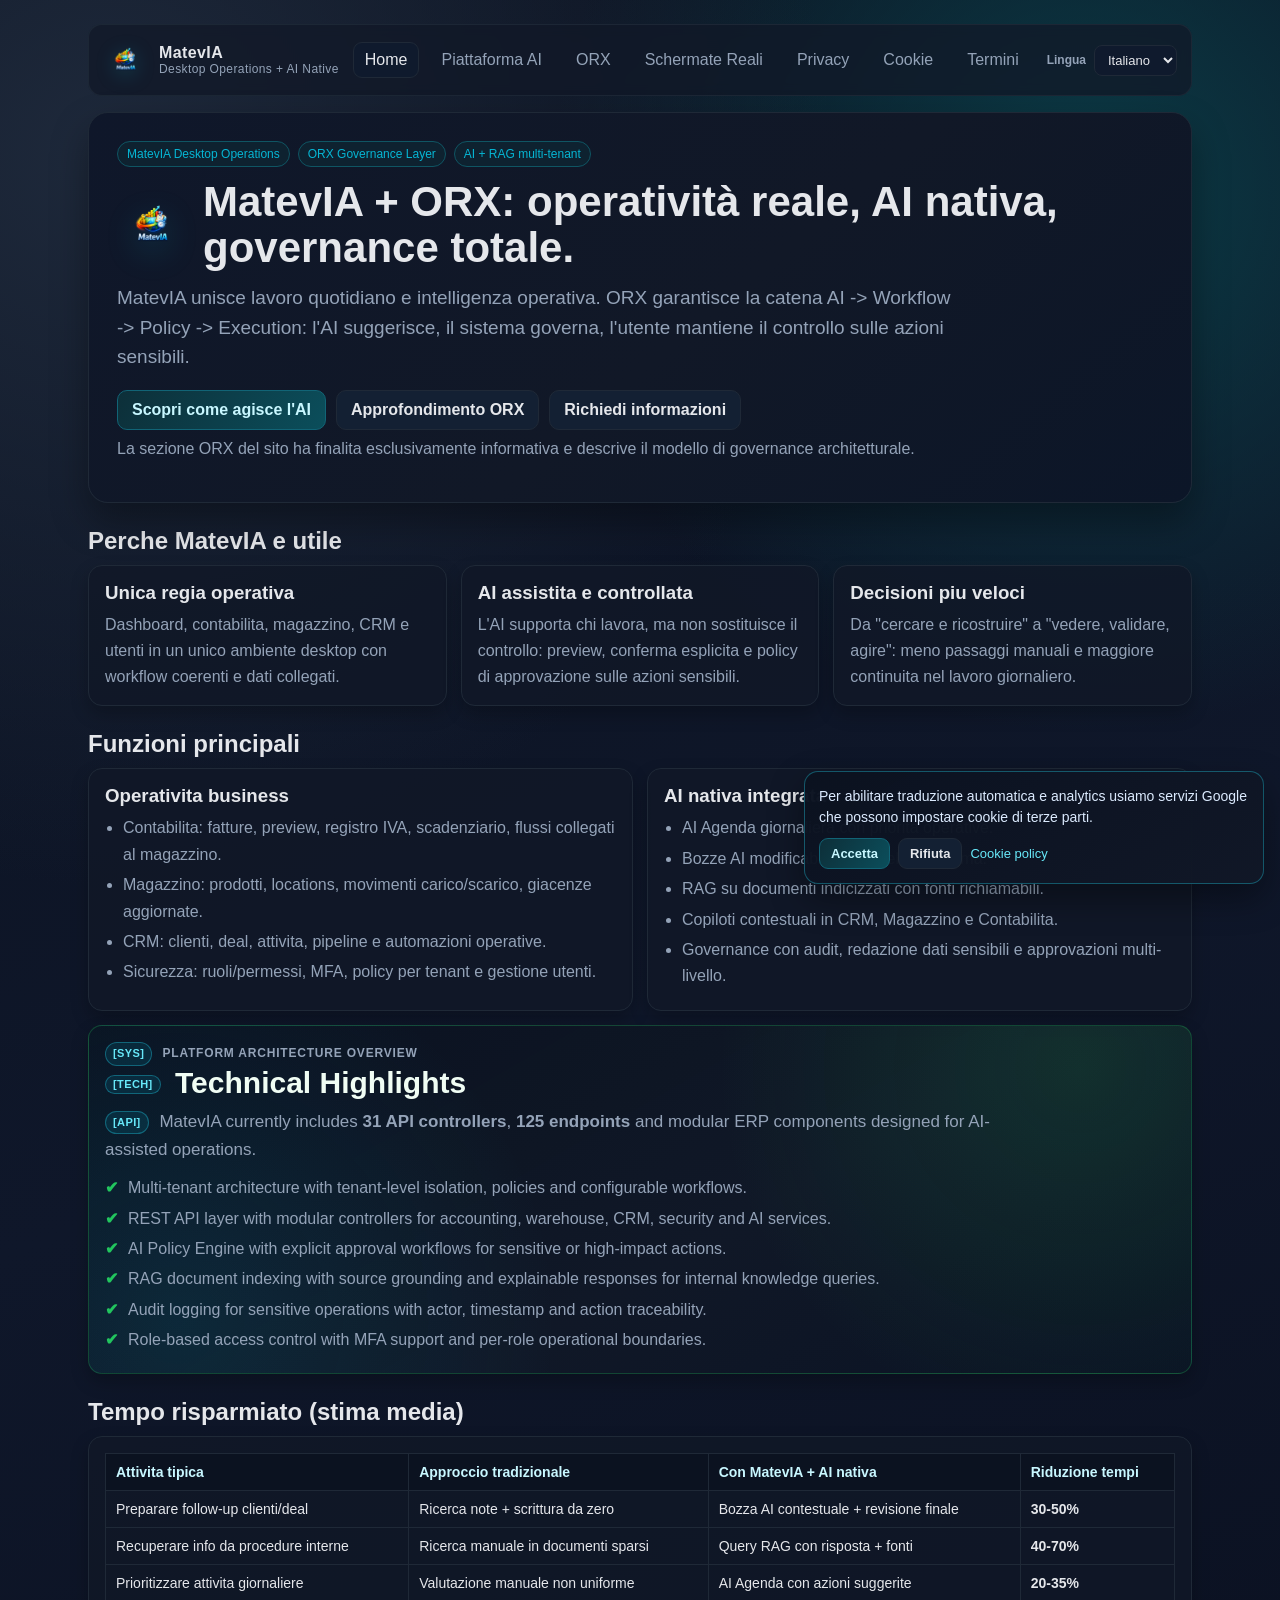
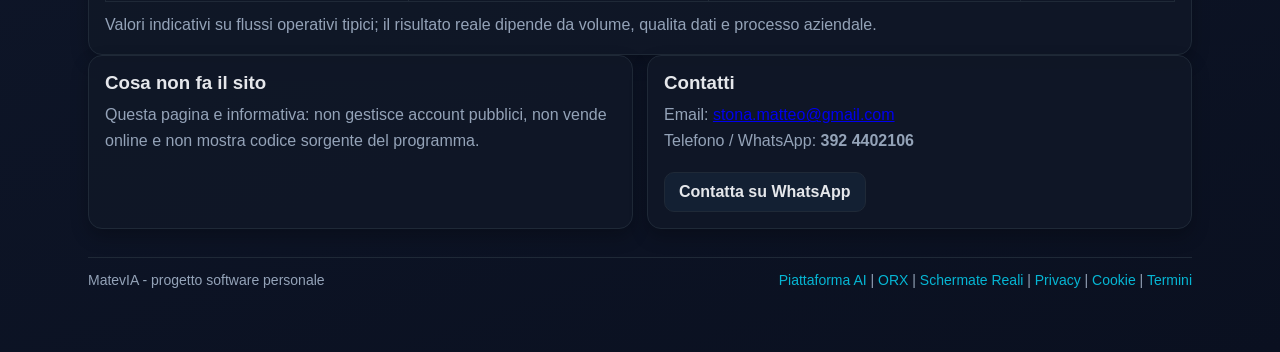
==== index.html @ afeac59a "fix(site): correct operatività accent in home hero" ====
<!doctype html>
<html lang="it">
<head>
<!-- Google tag (gtag.js) -->
<script async src="https://www.googletagmanager.com/gtag/js?id=G-W8QB4W5BPP"></script>
<script>
  window.dataLayer = window.dataLayer || [];
  function gtag(){dataLayer.push(arguments);}
  gtag('js', new Date());

  gtag('config', 'G-W8QB4W5BPP');
</script>
<meta charset="utf-8">
<meta name="viewport" content="width=device-width, initial-scale=1">
<title>MatevIA | Gestionale Desktop con AI nativa</title>
<meta name="description" content="MatevIA: gestionale desktop con AI nativa, moduli operativi integrati e flussi controllati con approvazioni.">
<meta name="robots" content="index,follow,max-image-preview:large">
<meta name="theme-color" content="#0f172a">
<link rel="canonical" href="https://matevia.it/">
<link rel="stylesheet" href="/assets/site.css">
<link rel="icon" href="/assets/favicon.ico" type="image/x-icon">
<meta property="og:locale" content="it_IT">
<meta property="og:type" content="website">
<meta property="og:site_name" content="MatevIA">
<meta property="og:title" content="MatevIA | Gestionale Desktop con AI nativa">
<meta property="og:description" content="MatevIA: gestionale desktop con AI nativa, moduli operativi integrati e flussi controllati con approvazioni.">
<meta property="og:url" content="https://matevia.it/">
<meta property="og:image" content="https://matevia.it/assets/logo-matevia.png">
<meta property="og:image:alt" content="Logo MatevIA">
<meta name="twitter:card" content="summary_large_image">
<meta name="twitter:title" content="MatevIA | Gestionale Desktop con AI nativa">
<meta name="twitter:description" content="MatevIA: gestionale desktop con AI nativa, moduli operativi integrati e flussi controllati con approvazioni.">
<meta name="twitter:image" content="https://matevia.it/assets/logo-matevia.png">
<meta name="matevia-ga4-id" content="G-X006Y6LZE6">
<script type="application/ld+json">
{
  "@context": "https://schema.org",
  "@graph": [
    {
      "@type": "Organization",
      "name": "MatevIA",
      "url": "https://matevia.it/",
      "logo": "https://matevia.it/assets/logo-matevia.png",
      "email": "stona.matteo@gmail.com",
      "contactPoint": {
        "@type": "ContactPoint",
        "contactType": "customer support",
        "telephone": "+39 392 4402106",
        "email": "stona.matteo@gmail.com",
        "availableLanguage": ["it"]
      }
    },
    {
      "@type": "WebSite",
      "name": "MatevIA",
      "url": "https://matevia.it/",
      "inLanguage": "it-IT"
    }
  ]
}
</script>
</head>
<body>
<main class="site-wrap">
  <nav class="top-nav">
    <div class="brand-wrap"><img class="brand-logo" src="/assets/logo-matevia.png" alt="Logo MatevIA"><div class="brand">MatevIA <small>Desktop Operations + AI Native</small></div></div>
    <div class="nav-links">
      <a class="active" href="/index.html">Home</a>
      <a href="/piattaforma-ai.html">Piattaforma AI</a>
      <a href="/orx.html">ORX</a>
      <a href="/schermate-reali.html">Schermate Reali</a>
      <a href="/privacy.html">Privacy</a>
      <a href="/cookie-policy.html">Cookie</a>
      <a href="/termini-condizioni.html">Termini</a>
    </div>
    <div class="lang-tools">
      <label class="lang-label" for="lang-switch">Lingua</label>
      <select id="lang-switch" class="lang-select" data-lang-switch aria-label="Seleziona lingua sito">
        <option value="it">Italiano</option>
        <option value="en">English</option>
      </select>
      <div id="google_translate_element" aria-hidden="true"></div>
    </div>
  </nav>

  <section class="hero reveal">
    <div class="badges">
      <span class="badge">MatevIA Desktop Operations</span>
      <span class="badge">ORX Governance Layer</span>
      <span class="badge">AI + RAG multi-tenant</span>
    </div>
    <div class="hero-head"><img class="hero-logo" src="/assets/logo-matevia.png" alt="Logo MatevIA"><h1>MatevIA + ORX: operatività reale, AI nativa, governance totale.</h1></div>
    <p class="lead">MatevIA unisce lavoro quotidiano e intelligenza operativa. ORX garantisce la catena AI -> Workflow -> Policy -> Execution: l'AI suggerisce, il sistema governa, l'utente mantiene il controllo sulle azioni sensibili.</p>
    <div class="cta-row">
      <a class="btn primary" href="/piattaforma-ai.html">Scopri come agisce l'AI</a>
      <a class="btn" href="/orx.html">Approfondimento ORX</a>
      <a class="btn" href="mailto:stona.matteo@gmail.com">Richiedi informazioni</a>
    </div>
    <p class="muted" style="margin-top:10px">La sezione ORX del sito ha finalita esclusivamente informativa e descrive il modello di governance architetturale.</p>
  </section>

  <h2 class="section-title">Perche MatevIA e utile</h2>
  <section class="grid cols-3">
    <article class="card reveal">
      <h3>Unica regia operativa</h3>
      <p>Dashboard, contabilita, magazzino, CRM e utenti in un unico ambiente desktop con workflow coerenti e dati collegati.</p>
    </article>
    <article class="card reveal">
      <h3>AI assistita e controllata</h3>
      <p>L'AI supporta chi lavora, ma non sostituisce il controllo: preview, conferma esplicita e policy di approvazione sulle azioni sensibili.</p>
    </article>
    <article class="card reveal">
      <h3>Decisioni piu veloci</h3>
      <p>Da "cercare e ricostruire" a "vedere, validare, agire": meno passaggi manuali e maggiore continuita nel lavoro giornaliero.</p>
    </article>
  </section>

  <h2 class="section-title">Funzioni principali</h2>
  <section class="grid cols-2">
    <article class="card reveal">
      <h3>Operativita business</h3>
      <ul class="list">
        <li>Contabilita: fatture, preview, registro IVA, scadenziario, flussi collegati al magazzino.</li>
        <li>Magazzino: prodotti, locations, movimenti carico/scarico, giacenze aggiornate.</li>
        <li>CRM: clienti, deal, attivita, pipeline e automazioni operative.</li>
        <li>Sicurezza: ruoli/permessi, MFA, policy per tenant e gestione utenti.</li>
      </ul>
    </article>
    <article class="card reveal">
      <h3>AI nativa integrata</h3>
      <ul class="list">
        <li>AI Agenda giornaliera con priorita operative.</li>
        <li>Bozze AI modificabili prima della conferma.</li>
        <li>RAG su documenti indicizzati con fonti richiamabili.</li>
        <li>Copiloti contestuali in CRM, Magazzino e Contabilita.</li>
        <li>Governance con audit, redazione dati sensibili e approvazioni multi-livello.</li>
      </ul>
    </article>
  </section>

  <section class="card reveal architecture-block">
    <p class="arch-kicker"><span class="arch-icon" aria-hidden="true">[SYS]</span> Platform Architecture Overview</p>
    <h2 class="arch-title"><span class="arch-icon" aria-hidden="true">[TECH]</span> Technical Highlights</h2>
    <p class="arch-lead"><span class="arch-icon" aria-hidden="true">[API]</span> MatevIA currently includes <strong>31 API controllers</strong>, <strong>125 endpoints</strong> and modular ERP components designed for AI-assisted operations.</p>
    <ul class="list arch-list">
      <li><span class="arch-check" aria-hidden="true">✔</span> Multi-tenant architecture with tenant-level isolation, policies and configurable workflows.</li>
      <li><span class="arch-check" aria-hidden="true">✔</span> REST API layer with modular controllers for accounting, warehouse, CRM, security and AI services.</li>
      <li><span class="arch-check" aria-hidden="true">✔</span> AI Policy Engine with explicit approval workflows for sensitive or high-impact actions.</li>
      <li><span class="arch-check" aria-hidden="true">✔</span> RAG document indexing with source grounding and explainable responses for internal knowledge queries.</li>
      <li><span class="arch-check" aria-hidden="true">✔</span> Audit logging for sensitive operations with actor, timestamp and action traceability.</li>
      <li><span class="arch-check" aria-hidden="true">✔</span> Role-based access control with MFA support and per-role operational boundaries.</li>
    </ul>
  </section>
  <h2 class="section-title">Tempo risparmiato (stima media)</h2>
  <section class="card reveal">
    <table class="table">
      <thead>
        <tr>
          <th>Attivita tipica</th>
          <th>Approccio tradizionale</th>
          <th>Con MatevIA + AI nativa</th>
          <th>Riduzione tempi</th>
        </tr>
      </thead>
      <tbody>
        <tr>
          <td>Preparare follow-up clienti/deal</td>
          <td>Ricerca note + scrittura da zero</td>
          <td>Bozza AI contestuale + revisione finale</td>
          <td><strong>30-50%</strong></td>
        </tr>
        <tr>
          <td>Recuperare info da procedure interne</td>
          <td>Ricerca manuale in documenti sparsi</td>
          <td>Query RAG con risposta + fonti</td>
          <td><strong>40-70%</strong></td>
        </tr>
        <tr>
          <td>Prioritizzare attivita giornaliere</td>
          <td>Valutazione manuale non uniforme</td>
          <td>AI Agenda con azioni suggerite</td>
          <td><strong>20-35%</strong></td>
        </tr>
      </tbody>
    </table>
    <p class="muted" style="margin-top:10px">Valori indicativi su flussi operativi tipici; il risultato reale dipende da volume, qualita dati e processo aziendale.</p>
  </section>

  <section class="grid cols-2">
    <article class="card reveal">
      <h3>Cosa non fa il sito</h3>
      <p>Questa pagina e informativa: non gestisce account pubblici, non vende online e non mostra codice sorgente del programma.</p>
    </article>
    <article class="card reveal">
      <h3>Contatti</h3>
      <p>Email: <a href="mailto:stona.matteo@gmail.com">stona.matteo@gmail.com</a><br>Telefono / WhatsApp: <strong>392 4402106</strong></p>
      <div class="cta-row"><a class="btn" href="https://wa.me/393924402106" target="_blank" rel="noopener">Contatta su WhatsApp</a></div>
    </article>
  </section>

  <footer>
    <span>MatevIA - progetto software personale</span>
    <span>
      <a href="/piattaforma-ai.html">Piattaforma AI</a> |
      <a href="/orx.html">ORX</a> |
      <a href="/schermate-reali.html">Schermate Reali</a> |
      <a href="/privacy.html">Privacy</a> |
      <a href="/cookie-policy.html">Cookie</a> |
      <a href="/termini-condizioni.html">Termini</a>
    </span>
  </footer>
</main>
<script src="/assets/consent.js" defer></script>
<script src="/assets/translator.js" defer></script>
<script src="/assets/analytics.js" defer></script>
</body>
</html>
---- assets/site.css ----
:root{
  --bg:#0f172a;
  --bg-alt:#0b1220;
  --surface:#111827;
  --surface-2:#172030;
  --line:#1f2937;
  --text:#e5e7eb;
  --muted:#94a3b8;
  --accent:#06b6d4;
  --accent-soft:#0e2230;
  --ok:#22c55e;
  --warn:#f59e0b;
}
*{box-sizing:border-box}
html,body{margin:0;padding:0}
body{
  font-family:"Space Grotesk","Manrope","Segoe UI",sans-serif;
  color:var(--text);
  background:
    radial-gradient(circle at 8% 8%, #1e293b 0%, transparent 34%),
    radial-gradient(circle at 85% 10%, #0b3b46 0%, transparent 26%),
    linear-gradient(160deg, #0b1220 0%, #0f172a 52%, #0a1020 100%);
  min-height:100vh;
}
.site-wrap{max-width:1140px;margin:0 auto;padding:24px 18px 64px}
.top-nav{
  display:flex;align-items:center;justify-content:space-between;gap:14px;
  background:rgba(17,24,39,.72);backdrop-filter:blur(6px);
  border:1px solid rgba(31,41,55,.9);border-radius:14px;padding:12px 14px;
}
.brand-wrap{display:flex;align-items:center;gap:10px;min-width:0}
.brand-logo{width:46px;height:46px;object-fit:contain;filter:drop-shadow(0 4px 10px rgba(6,182,212,.25))}
.brand{font-weight:700;letter-spacing:.4px;line-height:1.1}
.brand small{display:block;color:var(--muted);font-weight:500;font-size:12px;margin-top:2px}
.nav-links{display:flex;gap:10px;flex-wrap:wrap}
.nav-links a{
  color:var(--muted);text-decoration:none;padding:8px 11px;border-radius:9px;
  border:1px solid transparent;transition:.2s ease;
}
.nav-links a:hover,.nav-links a.active{color:var(--text);border-color:var(--line);background:#0f1a2d}
.hero{
  margin-top:16px;border:1px solid var(--line);border-radius:20px;padding:28px;
  background:linear-gradient(140deg,#0f172a 0%,#111827 55%,#0c1628 100%);
  box-shadow:0 18px 36px rgba(0,0,0,.34);
}
.hero-head{display:flex;align-items:center;gap:14px;margin-bottom:10px}
.hero-logo{width:72px;height:72px;object-fit:contain;filter:drop-shadow(0 10px 16px rgba(6,182,212,.2))}
.badges{display:flex;gap:8px;flex-wrap:wrap;margin-bottom:12px}
.badge{font-size:12px;color:var(--accent);background:var(--accent-soft);border:1px solid #0f5563;padding:5px 9px;border-radius:999px}
h1{margin:0;font-size:42px;line-height:1.1}
.lead{color:var(--muted);font-size:19px;line-height:1.55;max-width:840px;margin:12px 0 0}
.cta-row{display:flex;gap:10px;flex-wrap:wrap;margin-top:18px}
.btn{
  display:inline-block;padding:10px 14px;border-radius:10px;text-decoration:none;
  border:1px solid var(--line);color:var(--text);background:#132033;font-weight:600
}
.btn.primary{background:linear-gradient(120deg,#0d2f39,#0b4e5b);border-color:#116476;color:#c8f7ff}
.btn:hover{filter:brightness(1.08)}
.grid{display:grid;gap:14px}
.grid.cols-3{grid-template-columns:repeat(3,minmax(0,1fr))}
.grid.cols-2{grid-template-columns:repeat(2,minmax(0,1fr))}
.card{
  border:1px solid var(--line);background:rgba(17,24,39,.85);border-radius:14px;
  padding:16px;box-shadow:0 8px 18px rgba(0,0,0,.24)
}
.card h2,.card h3{margin:0 0 8px}
.card p{margin:0;color:var(--muted);line-height:1.62}
.kpi{font-size:32px;font-weight:700;color:#dff7fb;margin:4px 0}
.kpi-note{font-size:13px;color:#7dd3fc}
.section-title{margin:24px 0 10px;font-size:24px}
.list{margin:0;padding-left:18px;color:var(--muted);line-height:1.65}
.list li{margin:4px 0}
.architecture-block{
  margin-top:14px;
  border-color:rgba(34,197,94,.28);
  background:
    radial-gradient(circle at 90% 12%, rgba(34,197,94,.14) 0%, transparent 35%),
    radial-gradient(circle at 8% 85%, rgba(6,182,212,.12) 0%, transparent 36%),
    linear-gradient(150deg, rgba(10,18,32,.97) 0%, rgba(17,24,39,.95) 58%, rgba(11,19,36,.95) 100%);
}
.arch-kicker{
  margin:0;
  font-size:12px;
  letter-spacing:.8px;
  text-transform:uppercase;
  color:#86efac;
  font-weight:700;
}
.arch-title{
  margin:6px 0 8px;
  font-size:30px;
  line-height:1.15;
  color:#f0fdf4;
}
.arch-lead{
  margin:0;
  color:#d5f6ff;
  font-size:17px;
  line-height:1.55;
  max-width:900px;
}
.arch-list{
  margin-top:12px;
  list-style:none;
  padding-left:0;
}
.arch-list li{
  display:flex;
  align-items:flex-start;
  gap:10px;
}
.arch-icon{
  display:inline-flex;
  align-items:center;
  padding:2px 7px;
  margin-right:6px;
  border:1px solid rgba(34,211,238,.35);
  border-radius:999px;
  background:rgba(6,182,212,.12);
  color:#67e8f9;
  font-size:11px;
  font-weight:700;
  letter-spacing:.4px;
  vertical-align:middle;
}
.arch-check{
  color:#22c55e;
  font-weight:700;
  line-height:1.45;
  margin-top:1px;
  flex:0 0 auto;
}
.table{width:100%;border-collapse:collapse;font-size:14px}
.table th,.table td{border:1px solid var(--line);padding:10px;vertical-align:top}
.table th{background:#0b1220;color:#c8f7ff;text-align:left}
.muted{color:var(--muted)}
.code{
  background:#0b1220;border:1px solid var(--line);border-radius:12px;padding:12px;
  overflow:auto;color:#cde8ee;font-family:"Cascadia Code","Consolas",monospace;font-size:13px;line-height:1.55
}
footer{margin-top:28px;padding-top:14px;border-top:1px solid var(--line);display:flex;justify-content:space-between;gap:10px;flex-wrap:wrap;color:var(--muted);font-size:14px}
footer a{color:var(--accent);text-decoration:none}
footer a:hover{text-decoration:underline}
.reveal{opacity:0;transform:translateY(10px);animation:rise .55s ease forwards}
.reveal:nth-child(2){animation-delay:.08s}
.reveal:nth-child(3){animation-delay:.16s}
.reveal:nth-child(4){animation-delay:.24s}
@keyframes rise{to{opacity:1;transform:none}}

.showcase-intro{
  margin-top:16px;
  border:1px solid var(--line);
  border-radius:22px;
  padding:30px;
  background:
    radial-gradient(circle at 85% 20%, rgba(6,182,212,.22) 0%, transparent 34%),
    radial-gradient(circle at 10% 90%, rgba(14,34,48,.9) 0%, transparent 38%),
    linear-gradient(145deg,#0e172a 0%,#111827 58%,#0b1324 100%);
  box-shadow:0 20px 38px rgba(0,0,0,.35);
}
.showcase-intro h1{max-width:900px}
.showcase-page .brand-logo{width:52px;height:52px}
.showcase-page .hero-logo{width:80px;height:80px}
.showcase-note{
  margin:14px 0 0;
  padding:12px 14px;
  border-radius:12px;
  border:1px solid rgba(245,158,11,.45);
  background:rgba(245,158,11,.1);
  color:#fde68a;
  font-size:14px;
  line-height:1.55;
}

.shots{
  margin-top:18px;
  display:grid;
  gap:16px;
}
.shot-card{
  position:relative;
  overflow:hidden;
  border:1px solid rgba(56,189,248,.25);
  border-radius:18px;
  padding:14px;
  background:linear-gradient(155deg, rgba(15,23,42,.96) 0%, rgba(17,24,39,.92) 55%, rgba(11,18,32,.92) 100%);
  box-shadow:0 14px 30px rgba(0,0,0,.33);
  display:grid;
  gap:16px;
  grid-template-columns:1fr;
  align-items:start;
}
.shot-card:nth-child(even){grid-template-columns:1fr}
.shot-card:nth-child(even) .shot-media-link{order:2}
.shot-card::before{
  content:"";
  position:absolute;
  inset:-1px;
  background:linear-gradient(115deg, rgba(56,189,248,.35), rgba(34,197,94,.14), transparent 60%);
  pointer-events:none;
}
.shot-media{
  position:relative;
  z-index:1;
  min-height:0;
  border-radius:13px;
  overflow:hidden;
  border:1px solid rgba(148,163,184,.25);
  background:#0b1220;
}
.shot-media img{
  width:100%;
  height:auto;
  max-height:560px;
  object-fit:contain;
  display:block;
  transition:filter .25s ease;
}
.shot-card:hover .shot-media img{
  filter:saturate(1.04) contrast(1.02);
}
.shot-copy{
  position:relative;
  z-index:1;
  order:1;
  display:flex;
  flex-direction:column;
  justify-content:center;
  gap:10px;
  padding:8px;
}
.shot-step{
  display:inline-flex;
  align-items:center;
  gap:8px;
  width:fit-content;
  padding:5px 10px;
  border-radius:999px;
  border:1px solid rgba(56,189,248,.42);
  color:#a5f3fc;
  font-size:12px;
  letter-spacing:.6px;
  text-transform:uppercase;
  background:rgba(14,34,48,.72);
}
.shot-copy h3{
  margin:0;
  font-size:30px;
  line-height:1.12;
  color:#eef7ff;
}
.shot-copy p{
  margin:0;
  color:#bfd0df;
  font-size:17px;
  line-height:1.55;
}
@media(max-width:980px){
  h1{font-size:34px}
  .lead{font-size:17px}
  .grid.cols-3,.grid.cols-2{grid-template-columns:1fr}
  .shot-card,.shot-card:nth-child(even){grid-template-columns:1fr}
  .shot-card:nth-child(even) .shot-media-link{order:2}
  .shot-copy h3{font-size:25px}
}
@media(max-width:760px){
  .top-nav{flex-direction:column;align-items:flex-start}
  .hero-head{align-items:flex-start}
  .showcase-intro{padding:22px}
  .showcase-page .brand-logo{width:44px;height:44px}
  .showcase-page .hero-logo{width:68px;height:68px}
  .shot-copy p{font-size:16px}
}






.shot-media-link{
  display:block;
  order:2;
  cursor:zoom-in;
}
.shot-media-link:focus-visible{
  outline:2px solid #22d3ee;
  outline-offset:2px;
  border-radius:13px;
}








.lang-tools{
  display:flex;
  align-items:center;
  gap:8px;
  margin-left:auto;
}
.lang-label{
  color:var(--muted);
  font-size:12px;
  font-weight:600;
}
.lang-select{
  border:1px solid var(--line);
  border-radius:8px;
  padding:6px 9px;
  background:#0f1a2d;
  color:var(--text);
  font-family:inherit;
  font-size:13px;
}
.lang-select:focus-visible{
  outline:2px solid var(--accent);
  outline-offset:2px;
}
#google_translate_element{
  position:absolute;
  width:1px;
  height:1px;
  overflow:hidden;
  clip:rect(0 0 0 0);
  clip-path:inset(50%);
  white-space:nowrap;
}
.goog-te-banner-frame.skiptranslate,
body > .skiptranslate{
  display:none !important;
}
body{top:0 !important}

@media(max-width:760px){
  .lang-tools{margin-left:0}
}



.cookie-consent{
  position:fixed;
  right:16px;
  bottom:16px;
  z-index:9999;
  width:min(460px, calc(100% - 32px));
  border:1px solid rgba(34,211,238,.35);
  border-radius:14px;
  background:linear-gradient(150deg, rgba(11,18,32,.98) 0%, rgba(17,24,39,.97) 100%);
  box-shadow:0 14px 34px rgba(0,0,0,.38);
  padding:14px;
}
.cookie-consent-text{
  margin:0;
  color:#dbeafe;
  font-size:14px;
  line-height:1.5;
}
.cookie-consent-actions{
  display:flex;
  align-items:center;
  gap:8px;
  flex-wrap:wrap;
  margin-top:10px;
}
.cookie-btn{
  border:1px solid var(--line);
  border-radius:9px;
  padding:7px 11px;
  background:#132033;
  color:var(--text);
  font-family:inherit;
  font-size:13px;
  font-weight:600;
  cursor:pointer;
}
.cookie-btn-primary{
  background:linear-gradient(120deg,#0d2f39,#0b4e5b);
  border-color:#116476;
  color:#c8f7ff;
}
.cookie-btn:hover{filter:brightness(1.08)}
.cookie-link{
  color:#67e8f9;
  text-decoration:none;
  font-size:13px;
}
.cookie-link:hover{text-decoration:underline}

@media(max-width:760px){
  .cookie-consent{
    left:12px;
    right:12px;
    bottom:12px;
    width:auto;
  }
}
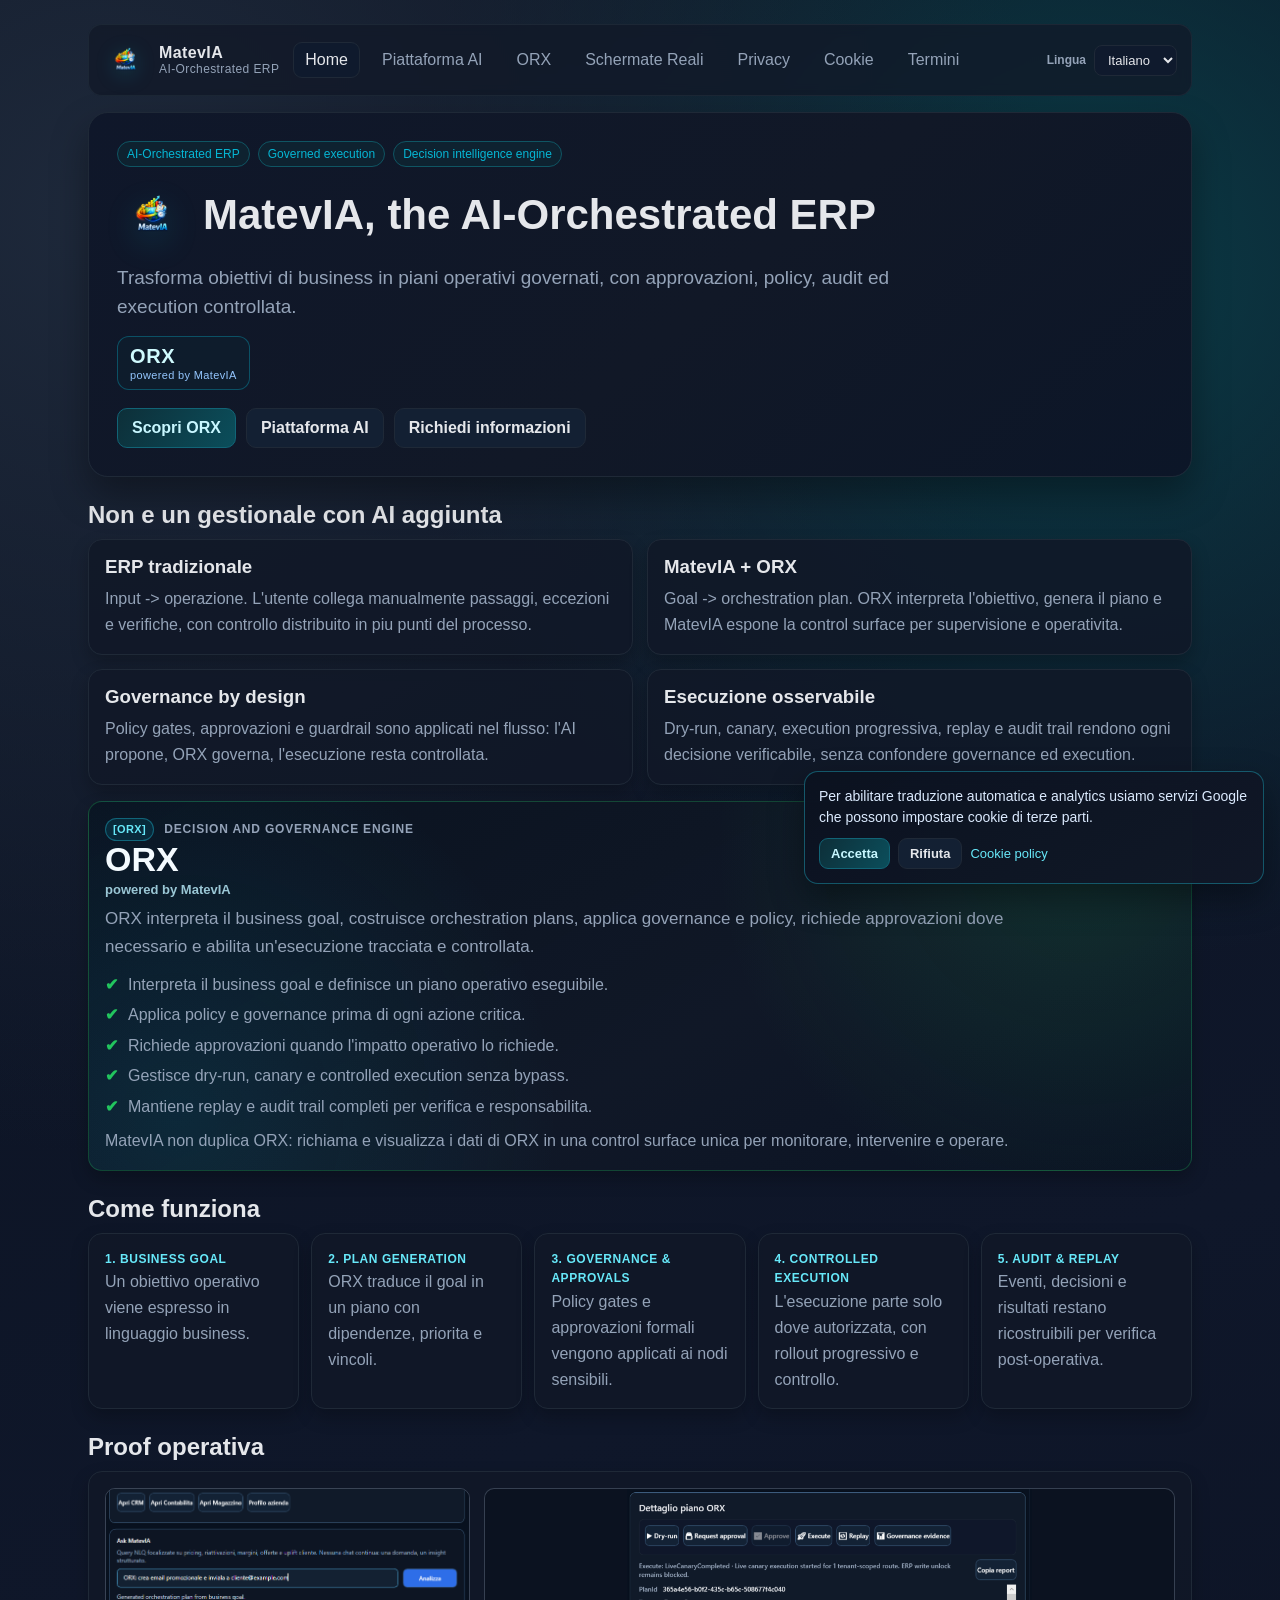
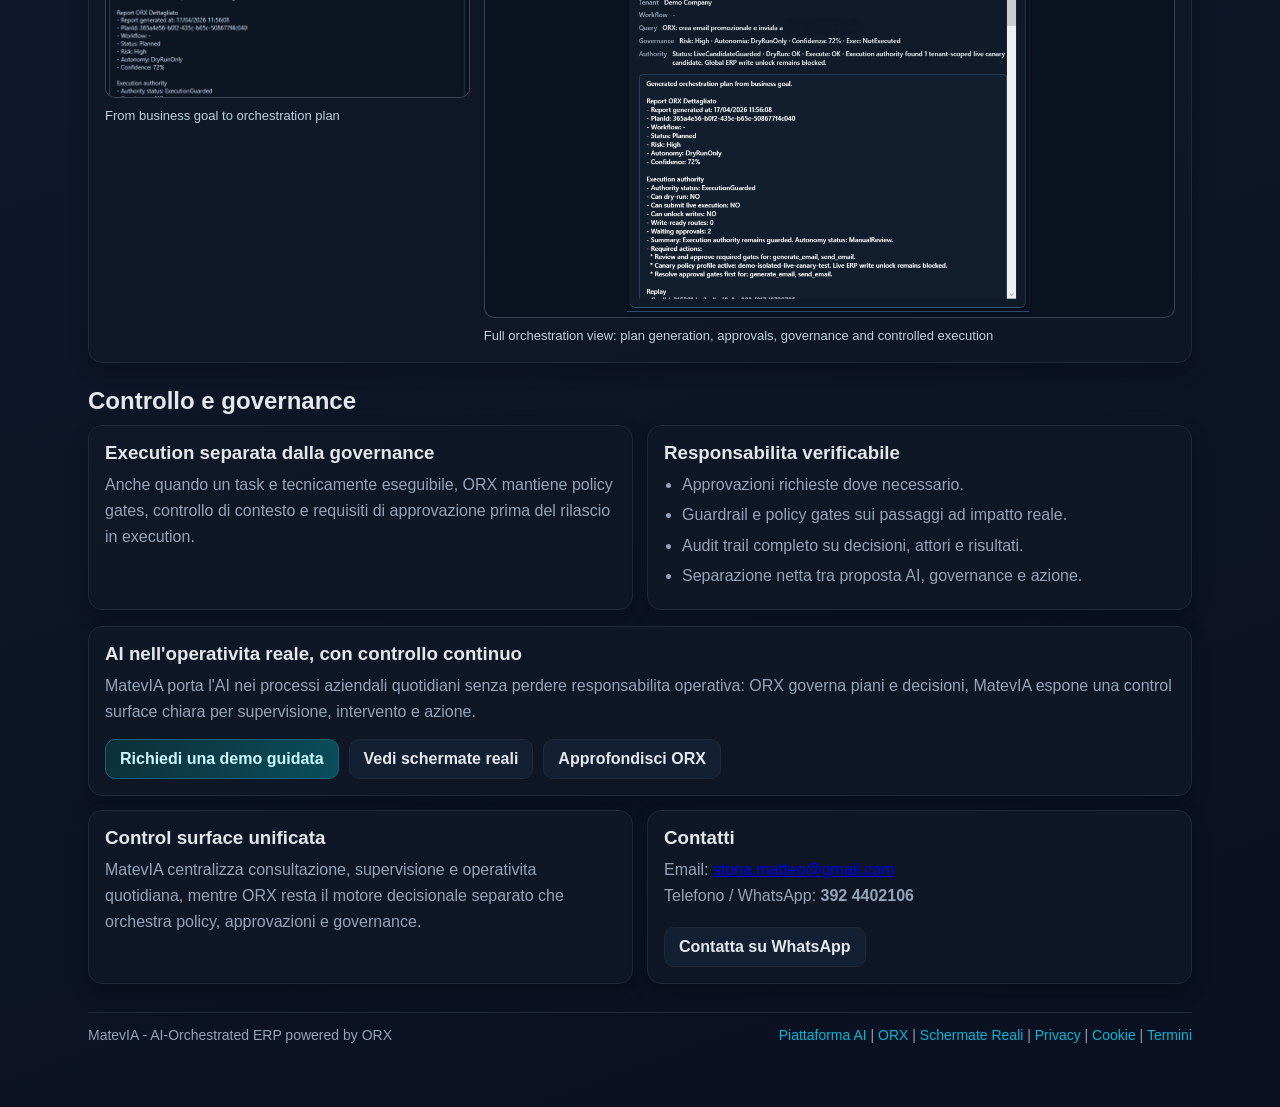
==== commit 0db3dac9: "Refine ORX positioning, proof UX, and image path normalization" ====
--- a/index.html
+++ b/index.html
@@ -12,8 +12,8 @@
 </script>
 <meta charset="utf-8">
 <meta name="viewport" content="width=device-width, initial-scale=1">
-<title>MatevIA | Gestionale Desktop con AI nativa</title>
-<meta name="description" content="MatevIA: gestionale desktop con AI nativa, moduli operativi integrati e flussi controllati con approvazioni.">
+<title>MatevIA | AI-Orchestrated ERP powered by ORX</title>
+<meta name="description" content="MatevIA e un ERP AI-native con ORX: trasforma obiettivi in piani operativi, applica governance e controlli, ed esegue in sicurezza con approvazioni, audit e piena tracciabilita.">
 <meta name="robots" content="index,follow,max-image-preview:large">
 <meta name="theme-color" content="#0f172a">
 <link rel="canonical" href="https://matevia.it/">
@@ -22,14 +22,14 @@
 <meta property="og:locale" content="it_IT">
 <meta property="og:type" content="website">
 <meta property="og:site_name" content="MatevIA">
-<meta property="og:title" content="MatevIA | Gestionale Desktop con AI nativa">
-<meta property="og:description" content="MatevIA: gestionale desktop con AI nativa, moduli operativi integrati e flussi controllati con approvazioni.">
+<meta property="og:title" content="MatevIA | AI-Orchestrated ERP powered by ORX">
+<meta property="og:description" content="MatevIA e un ERP AI-native con ORX: trasforma obiettivi in piani operativi, applica governance e controlli, ed esegue in sicurezza con approvazioni, audit e piena tracciabilita.">
 <meta property="og:url" content="https://matevia.it/">
 <meta property="og:image" content="https://matevia.it/assets/logo-matevia.png">
 <meta property="og:image:alt" content="Logo MatevIA">
 <meta name="twitter:card" content="summary_large_image">
-<meta name="twitter:title" content="MatevIA | Gestionale Desktop con AI nativa">
-<meta name="twitter:description" content="MatevIA: gestionale desktop con AI nativa, moduli operativi integrati e flussi controllati con approvazioni.">
+<meta name="twitter:title" content="MatevIA | AI-Orchestrated ERP powered by ORX">
+<meta name="twitter:description" content="MatevIA e un ERP AI-native con ORX: trasforma obiettivi in piani operativi, applica governance e controlli, ed esegue in sicurezza con approvazioni, audit e piena tracciabilita.">
 <meta name="twitter:image" content="https://matevia.it/assets/logo-matevia.png">
 <meta name="matevia-ga4-id" content="G-X006Y6LZE6">
 <script type="application/ld+json">
@@ -63,7 +63,7 @@
 <body>
 <main class="site-wrap">
   <nav class="top-nav">
-    <div class="brand-wrap"><img class="brand-logo" src="/assets/logo-matevia.png" alt="Logo MatevIA"><div class="brand">MatevIA <small>Desktop Operations + AI Native</small></div></div>
+    <div class="brand-wrap"><img class="brand-logo" src="/assets/logo-matevia.png" alt="Logo MatevIA"><div class="brand">MatevIA <small>AI-Orchestrated ERP</small></div></div>
     <div class="nav-links">
       <a class="active" href="/index.html">Home</a>
       <a href="/piattaforma-ai.html">Piattaforma AI</a>
@@ -85,111 +85,128 @@
 
   <section class="hero reveal">
     <div class="badges">
-      <span class="badge">MatevIA Desktop Operations</span>
-      <span class="badge">ORX Governance Layer</span>
-      <span class="badge">AI + RAG multi-tenant</span>
-    </div>
-    <div class="hero-head"><img class="hero-logo" src="/assets/logo-matevia.png" alt="Logo MatevIA"><h1>MatevIA + ORX: operatività reale, AI nativa, governance totale.</h1></div>
-    <p class="lead">MatevIA unisce lavoro quotidiano e intelligenza operativa. ORX garantisce la catena AI -> Workflow -> Policy -> Execution: l'AI suggerisce, il sistema governa, l'utente mantiene il controllo sulle azioni sensibili.</p>
+      <span class="badge">AI-Orchestrated ERP</span>
+      <span class="badge">Governed execution</span>
+      <span class="badge">Decision intelligence engine</span>
+    </div>
+    <div class="hero-head"><img class="hero-logo" src="/assets/logo-matevia.png" alt="Logo MatevIA"><h1>MatevIA, the AI-Orchestrated ERP</h1></div>
+    <p class="lead">Trasforma obiettivi di business in piani operativi governati, con approvazioni, policy, audit ed execution controllata.</p>
+    <div class="orx-signature" aria-label="ORX powered by MatevIA">
+      <span class="orx-signature-main">ORX</span>
+      <small>powered by MatevIA</small>
+    </div>
     <div class="cta-row">
-      <a class="btn primary" href="/piattaforma-ai.html">Scopri come agisce l'AI</a>
-      <a class="btn" href="/orx.html">Approfondimento ORX</a>
+      <a class="btn primary" href="/orx.html">Scopri ORX</a>
+      <a class="btn" href="/piattaforma-ai.html">Piattaforma AI</a>
       <a class="btn" href="mailto:stona.matteo@gmail.com">Richiedi informazioni</a>
     </div>
-    <p class="muted" style="margin-top:10px">La sezione ORX del sito ha finalita esclusivamente informativa e descrive il modello di governance architetturale.</p>
-  </section>
-
-  <h2 class="section-title">Perche MatevIA e utile</h2>
-  <section class="grid cols-3">
-    <article class="card reveal">
-      <h3>Unica regia operativa</h3>
-      <p>Dashboard, contabilita, magazzino, CRM e utenti in un unico ambiente desktop con workflow coerenti e dati collegati.</p>
-    </article>
-    <article class="card reveal">
-      <h3>AI assistita e controllata</h3>
-      <p>L'AI supporta chi lavora, ma non sostituisce il controllo: preview, conferma esplicita e policy di approvazione sulle azioni sensibili.</p>
-    </article>
-    <article class="card reveal">
-      <h3>Decisioni piu veloci</h3>
-      <p>Da "cercare e ricostruire" a "vedere, validare, agire": meno passaggi manuali e maggiore continuita nel lavoro giornaliero.</p>
-    </article>
-  </section>
-
-  <h2 class="section-title">Funzioni principali</h2>
+  </section>
+
+  <h2 class="section-title">Non e un gestionale con AI aggiunta</h2>
   <section class="grid cols-2">
     <article class="card reveal">
-      <h3>Operativita business</h3>
+      <h3>ERP tradizionale</h3>
+      <p>Input -> operazione. L'utente collega manualmente passaggi, eccezioni e verifiche, con controllo distribuito in piu punti del processo.</p>
+    </article>
+    <article class="card reveal">
+      <h3>MatevIA + ORX</h3>
+      <p>Goal -> orchestration plan. ORX interpreta l'obiettivo, genera il piano e MatevIA espone la control surface per supervisione e operativita.</p>
+    </article>
+    <article class="card reveal">
+      <h3>Governance by design</h3>
+      <p>Policy gates, approvazioni e guardrail sono applicati nel flusso: l'AI propone, ORX governa, l'esecuzione resta controllata.</p>
+    </article>
+    <article class="card reveal">
+      <h3>Esecuzione osservabile</h3>
+      <p>Dry-run, canary, execution progressiva, replay e audit trail rendono ogni decisione verificabile, senza confondere governance ed execution.</p>
+    </article>
+  </section>
+
+  <section class="card reveal architecture-block orx-core">
+    <p class="arch-kicker"><span class="arch-icon" aria-hidden="true">[ORX]</span> Decision and Governance Engine</p>
+    <h2 class="orx-heading">ORX <small>powered by MatevIA</small></h2>
+    <p class="arch-lead">ORX interpreta il business goal, costruisce orchestration plans, applica governance e policy, richiede approvazioni dove necessario e abilita un'esecuzione tracciata e controllata.</p>
+    <ul class="list arch-list">
+      <li><span class="arch-check" aria-hidden="true">✔</span> Interpreta il business goal e definisce un piano operativo eseguibile.</li>
+      <li><span class="arch-check" aria-hidden="true">✔</span> Applica policy e governance prima di ogni azione critica.</li>
+      <li><span class="arch-check" aria-hidden="true">✔</span> Richiede approvazioni quando l'impatto operativo lo richiede.</li>
+      <li><span class="arch-check" aria-hidden="true">✔</span> Gestisce dry-run, canary e controlled execution senza bypass.</li>
+      <li><span class="arch-check" aria-hidden="true">✔</span> Mantiene replay e audit trail completi per verifica e responsabilita.</li>
+    </ul>
+    <p class="muted" style="margin-top:8px">MatevIA non duplica ORX: richiama e visualizza i dati di ORX in una control surface unica per monitorare, intervenire e operare.</p>
+  </section>
+
+  <h2 class="section-title">Come funziona</h2>
+  <section class="workflow-steps">
+    <article class="card reveal workflow-step">
+      <p class="step-label">1. Business goal</p>
+      <p>Un obiettivo operativo viene espresso in linguaggio business.</p>
+    </article>
+    <article class="card reveal workflow-step">
+      <p class="step-label">2. Plan generation</p>
+      <p>ORX traduce il goal in un piano con dipendenze, priorita e vincoli.</p>
+    </article>
+    <article class="card reveal workflow-step">
+      <p class="step-label">3. Governance & approvals</p>
+      <p>Policy gates e approvazioni formali vengono applicati ai nodi sensibili.</p>
+    </article>
+    <article class="card reveal workflow-step">
+      <p class="step-label">4. Controlled execution</p>
+      <p>L'esecuzione parte solo dove autorizzata, con rollout progressivo e controllo.</p>
+    </article>
+    <article class="card reveal workflow-step">
+      <p class="step-label">5. Audit & replay</p>
+      <p>Eventi, decisioni e risultati restano ricostruibili per verifica post-operativa.</p>
+    </article>
+  </section>
+
+  <h2 class="section-title">Proof operativa</h2>
+  <section class="card reveal proof-card">
+    <div class="proof-grid">
+      <figure class="proof-compact">
+        <img src="/images/matevia-nlq-orx-request.PNG" alt="Richiesta business in linguaggio naturale per ORX">
+        <figcaption>From business goal to orchestration plan</figcaption>
+      </figure>
+      <figure class="proof-main">
+        <button class="proof-image-trigger" type="button" data-lightbox-open aria-haspopup="dialog" aria-controls="orx-lightbox" aria-label="Apri vista completa piano ORX">
+          <img src="/images/matevia-orx-plans-view.PNG" alt="Vista completa ORX con plan generation, approvals e governance">
+        </button>
+        <figcaption>Full orchestration view: plan generation, approvals, governance and controlled execution</figcaption>
+      </figure>
+    </div>
+  </section>
+
+  <h2 class="section-title">Controllo e governance</h2>
+  <section class="grid cols-2">
+    <article class="card reveal">
+      <h3>Execution separata dalla governance</h3>
+      <p>Anche quando un task e tecnicamente eseguibile, ORX mantiene policy gates, controllo di contesto e requisiti di approvazione prima del rilascio in execution.</p>
+    </article>
+    <article class="card reveal">
+      <h3>Responsabilita verificabile</h3>
       <ul class="list">
-        <li>Contabilita: fatture, preview, registro IVA, scadenziario, flussi collegati al magazzino.</li>
-        <li>Magazzino: prodotti, locations, movimenti carico/scarico, giacenze aggiornate.</li>
-        <li>CRM: clienti, deal, attivita, pipeline e automazioni operative.</li>
-        <li>Sicurezza: ruoli/permessi, MFA, policy per tenant e gestione utenti.</li>
+        <li>Approvazioni richieste dove necessario.</li>
+        <li>Guardrail e policy gates sui passaggi ad impatto reale.</li>
+        <li>Audit trail completo su decisioni, attori e risultati.</li>
+        <li>Separazione netta tra proposta AI, governance e azione.</li>
       </ul>
     </article>
-    <article class="card reveal">
-      <h3>AI nativa integrata</h3>
-      <ul class="list">
-        <li>AI Agenda giornaliera con priorita operative.</li>
-        <li>Bozze AI modificabili prima della conferma.</li>
-        <li>RAG su documenti indicizzati con fonti richiamabili.</li>
-        <li>Copiloti contestuali in CRM, Magazzino e Contabilita.</li>
-        <li>Governance con audit, redazione dati sensibili e approvazioni multi-livello.</li>
-      </ul>
-    </article>
-  </section>
-
-  <section class="card reveal architecture-block">
-    <p class="arch-kicker"><span class="arch-icon" aria-hidden="true">[SYS]</span> Platform Architecture Overview</p>
-    <h2 class="arch-title"><span class="arch-icon" aria-hidden="true">[TECH]</span> Technical Highlights</h2>
-    <p class="arch-lead"><span class="arch-icon" aria-hidden="true">[API]</span> MatevIA currently includes <strong>31 API controllers</strong>, <strong>125 endpoints</strong> and modular ERP components designed for AI-assisted operations.</p>
-    <ul class="list arch-list">
-      <li><span class="arch-check" aria-hidden="true">✔</span> Multi-tenant architecture with tenant-level isolation, policies and configurable workflows.</li>
-      <li><span class="arch-check" aria-hidden="true">✔</span> REST API layer with modular controllers for accounting, warehouse, CRM, security and AI services.</li>
-      <li><span class="arch-check" aria-hidden="true">✔</span> AI Policy Engine with explicit approval workflows for sensitive or high-impact actions.</li>
-      <li><span class="arch-check" aria-hidden="true">✔</span> RAG document indexing with source grounding and explainable responses for internal knowledge queries.</li>
-      <li><span class="arch-check" aria-hidden="true">✔</span> Audit logging for sensitive operations with actor, timestamp and action traceability.</li>
-      <li><span class="arch-check" aria-hidden="true">✔</span> Role-based access control with MFA support and per-role operational boundaries.</li>
-    </ul>
-  </section>
-  <h2 class="section-title">Tempo risparmiato (stima media)</h2>
-  <section class="card reveal">
-    <table class="table">
-      <thead>
-        <tr>
-          <th>Attivita tipica</th>
-          <th>Approccio tradizionale</th>
-          <th>Con MatevIA + AI nativa</th>
-          <th>Riduzione tempi</th>
-        </tr>
-      </thead>
-      <tbody>
-        <tr>
-          <td>Preparare follow-up clienti/deal</td>
-          <td>Ricerca note + scrittura da zero</td>
-          <td>Bozza AI contestuale + revisione finale</td>
-          <td><strong>30-50%</strong></td>
-        </tr>
-        <tr>
-          <td>Recuperare info da procedure interne</td>
-          <td>Ricerca manuale in documenti sparsi</td>
-          <td>Query RAG con risposta + fonti</td>
-          <td><strong>40-70%</strong></td>
-        </tr>
-        <tr>
-          <td>Prioritizzare attivita giornaliere</td>
-          <td>Valutazione manuale non uniforme</td>
-          <td>AI Agenda con azioni suggerite</td>
-          <td><strong>20-35%</strong></td>
-        </tr>
-      </tbody>
-    </table>
-    <p class="muted" style="margin-top:10px">Valori indicativi su flussi operativi tipici; il risultato reale dipende da volume, qualita dati e processo aziendale.</p>
-  </section>
-
-  <section class="grid cols-2">
-    <article class="card reveal">
-      <h3>Cosa non fa il sito</h3>
-      <p>Questa pagina e informativa: non gestisce account pubblici, non vende online e non mostra codice sorgente del programma.</p>
+  </section>
+
+  <section class="card reveal closing-card">
+    <h3>AI nell'operativita reale, con controllo continuo</h3>
+    <p>MatevIA porta l'AI nei processi aziendali quotidiani senza perdere responsabilita operativa: ORX governa piani e decisioni, MatevIA espone una control surface chiara per supervisione, intervento e azione.</p>
+    <div class="cta-row" style="margin-top:14px">
+      <a class="btn primary" href="mailto:stona.matteo@gmail.com">Richiedi una demo guidata</a>
+      <a class="btn" href="/schermate-reali.html">Vedi schermate reali</a>
+      <a class="btn" href="/orx.html">Approfondisci ORX</a>
+    </div>
+  </section>
+
+  <section class="grid cols-2" style="margin-top:14px">
+    <article class="card reveal">
+      <h3>Control surface unificata</h3>
+      <p>MatevIA centralizza consultazione, supervisione e operativita quotidiana, mentre ORX resta il motore decisionale separato che orchestra policy, approvazioni e governance.</p>
     </article>
     <article class="card reveal">
       <h3>Contatti</h3>
@@ -199,7 +216,7 @@
   </section>
 
   <footer>
-    <span>MatevIA - progetto software personale</span>
+    <span>MatevIA - AI-Orchestrated ERP powered by ORX</span>
     <span>
       <a href="/piattaforma-ai.html">Piattaforma AI</a> |
       <a href="/orx.html">ORX</a> |
@@ -210,12 +227,57 @@
     </span>
   </footer>
 </main>
+
+<div class="lightbox" id="orx-lightbox" hidden>
+  <div class="lightbox-overlay" id="orx-lightbox-overlay">
+    <div class="lightbox-dialog" role="dialog" aria-modal="true" aria-labelledby="orx-lightbox-title">
+      <button class="lightbox-close" type="button" data-lightbox-close aria-label="Chiudi vista fullscreen">X</button>
+      <p class="lightbox-title" id="orx-lightbox-title">ORX orchestration plan</p>
+      <img src="/images/matevia-orx-plans-view.PNG" alt="Vista ORX completa con piano, governance e approvazioni">
+    </div>
+  </div>
+</div>
+
+<script>
+(function(){
+  const lightbox = document.getElementById('orx-lightbox');
+  const overlay = document.getElementById('orx-lightbox-overlay');
+  const openButton = document.querySelector('[data-lightbox-open]');
+  const closeButton = lightbox ? lightbox.querySelector('[data-lightbox-close]') : null;
+
+  if (!lightbox || !overlay || !openButton || !closeButton) {
+    return;
+  }
+
+  const closeLightbox = function(){
+    lightbox.hidden = true;
+    document.body.classList.remove('lightbox-open');
+    openButton.focus();
+  };
+
+  openButton.addEventListener('click', function(){
+    lightbox.hidden = false;
+    document.body.classList.add('lightbox-open');
+    closeButton.focus();
+  });
+
+  closeButton.addEventListener('click', closeLightbox);
+
+  overlay.addEventListener('click', function(event){
+    if (event.target === overlay) {
+      closeLightbox();
+    }
+  });
+
+  document.addEventListener('keydown', function(event){
+    if (event.key === 'Escape' && !lightbox.hidden) {
+      closeLightbox();
+    }
+  });
+})();
+</script>
 <script src="/assets/consent.js" defer></script>
 <script src="/assets/translator.js" defer></script>
 <script src="/assets/analytics.js" defer></script>
 </body>
 </html>
-
-
-
-
--- a/assets/site.css
+++ b/assets/site.css
@@ -49,6 +49,30 @@
 .badge{font-size:12px;color:var(--accent);background:var(--accent-soft);border:1px solid #0f5563;padding:5px 9px;border-radius:999px}
 h1{margin:0;font-size:42px;line-height:1.1}
 .lead{color:var(--muted);font-size:19px;line-height:1.55;max-width:840px;margin:12px 0 0}
+.orx-signature{
+  margin-top:14px;
+  width:fit-content;
+  border:1px solid rgba(6,182,212,.34);
+  border-radius:12px;
+  padding:8px 12px;
+  background:rgba(14,34,48,.55);
+}
+.orx-signature-main{
+  display:block;
+  font-size:20px;
+  font-weight:700;
+  letter-spacing:.6px;
+  color:#cffafe;
+  line-height:1.1;
+}
+.orx-signature small{
+  display:block;
+  margin-top:2px;
+  color:#93c5fd;
+  font-size:11px;
+  letter-spacing:.35px;
+  text-transform:none;
+}
 .cta-row{display:flex;gap:10px;flex-wrap:wrap;margin-top:18px}
 .btn{
   display:inline-block;padding:10px 14px;border-radius:10px;text-decoration:none;
@@ -130,6 +154,22 @@
   margin-top:1px;
   flex:0 0 auto;
 }
+.orx-core{
+  margin-top:16px;
+}
+.orx-heading{
+  margin:7px 0 10px;
+  font-size:34px;
+  line-height:1.1;
+  color:#f4fbff;
+}
+.orx-heading small{
+  display:block;
+  margin-top:4px;
+  font-size:13px;
+  font-weight:600;
+  color:#9ac7d5;
+}
 .table{width:100%;border-collapse:collapse;font-size:14px}
 .table th,.table td{border:1px solid var(--line);padding:10px;vertical-align:top}
 .table th{background:#0b1220;color:#c8f7ff;text-align:left}
@@ -146,6 +186,140 @@
 .reveal:nth-child(3){animation-delay:.16s}
 .reveal:nth-child(4){animation-delay:.24s}
 @keyframes rise{to{opacity:1;transform:none}}
+
+.workflow-steps{
+  display:grid;
+  gap:12px;
+  grid-template-columns:repeat(5,minmax(0,1fr));
+}
+.workflow-step{
+  min-height:154px;
+}
+.step-label{
+  margin:0 0 8px;
+  color:#67e8f9 !important;
+  font-size:12px;
+  letter-spacing:.55px;
+  text-transform:uppercase;
+  font-weight:700;
+}
+
+.proof-card{
+  margin-top:4px;
+}
+.proof-grid{
+  display:grid;
+  gap:14px;
+  grid-template-columns:minmax(240px,.95fr) minmax(0,1.8fr);
+  align-items:start;
+}
+.proof-compact,
+.proof-main{
+  margin:0;
+}
+.proof-compact img,
+.proof-main img{
+  display:block;
+  width:100%;
+  height:auto;
+  border-radius:10px;
+  border:1px solid rgba(148,163,184,.32);
+}
+.proof-compact img{
+  max-height:210px;
+  object-fit:cover;
+}
+.proof-main img{
+  max-height:430px;
+  object-fit:contain;
+  background:#0b1220;
+}
+.proof-compact figcaption,
+.proof-main figcaption{
+  margin-top:8px;
+  color:#bcd0e1;
+  font-size:13px;
+  line-height:1.5;
+}
+.proof-image-trigger{
+  display:block;
+  width:100%;
+  margin:0;
+  padding:0;
+  border:0;
+  border-radius:10px;
+  background:transparent;
+  cursor:zoom-in;
+  text-align:left;
+}
+.proof-image-trigger:focus-visible{
+  outline:2px solid #22d3ee;
+  outline-offset:3px;
+}
+
+.closing-card{
+  margin-top:16px;
+}
+
+.lightbox{
+  position:fixed;
+  inset:0;
+  z-index:10000;
+}
+.lightbox-overlay{
+  position:absolute;
+  inset:0;
+  display:flex;
+  align-items:center;
+  justify-content:center;
+  padding:16px;
+  background:rgba(3,8,20,.82);
+}
+.lightbox-dialog{
+  position:relative;
+  width:min(1160px,100%);
+  max-height:min(94vh,940px);
+  padding:16px;
+  border:1px solid rgba(56,189,248,.32);
+  border-radius:14px;
+  background:linear-gradient(150deg, rgba(10,18,32,.98) 0%, rgba(17,24,39,.98) 100%);
+  box-shadow:0 18px 42px rgba(0,0,0,.45);
+  overflow:auto;
+}
+.lightbox-title{
+  margin:0 46px 10px 0;
+  color:#d6e7f5;
+  font-size:14px;
+  line-height:1.45;
+}
+.lightbox-dialog img{
+  display:block;
+  width:100%;
+  height:auto;
+  border-radius:10px;
+  border:1px solid rgba(148,163,184,.35);
+}
+.lightbox-close{
+  position:absolute;
+  top:10px;
+  right:10px;
+  width:34px;
+  height:34px;
+  border-radius:10px;
+  border:1px solid var(--line);
+  background:#132033;
+  color:var(--text);
+  font-weight:700;
+  cursor:pointer;
+}
+.lightbox-close:hover{filter:brightness(1.08)}
+.lightbox-close:focus-visible{
+  outline:2px solid #22d3ee;
+  outline-offset:2px;
+}
+body.lightbox-open{
+  overflow:hidden;
+}
 
 .showcase-intro{
   margin-top:16px;
@@ -259,6 +433,8 @@
   h1{font-size:34px}
   .lead{font-size:17px}
   .grid.cols-3,.grid.cols-2{grid-template-columns:1fr}
+  .workflow-steps{grid-template-columns:repeat(2,minmax(0,1fr))}
+  .proof-grid{grid-template-columns:1fr}
   .shot-card,.shot-card:nth-child(even){grid-template-columns:1fr}
   .shot-card:nth-child(even) .shot-media-link{order:2}
   .shot-copy h3{font-size:25px}
@@ -270,6 +446,11 @@
   .showcase-page .brand-logo{width:44px;height:44px}
   .showcase-page .hero-logo{width:68px;height:68px}
   .shot-copy p{font-size:16px}
+  .workflow-steps{grid-template-columns:1fr}
+  .orx-heading{font-size:28px}
+  .lightbox-overlay{padding:10px}
+  .lightbox-dialog{padding:12px}
+  .lightbox-title{margin-right:38px}
 }
 
 
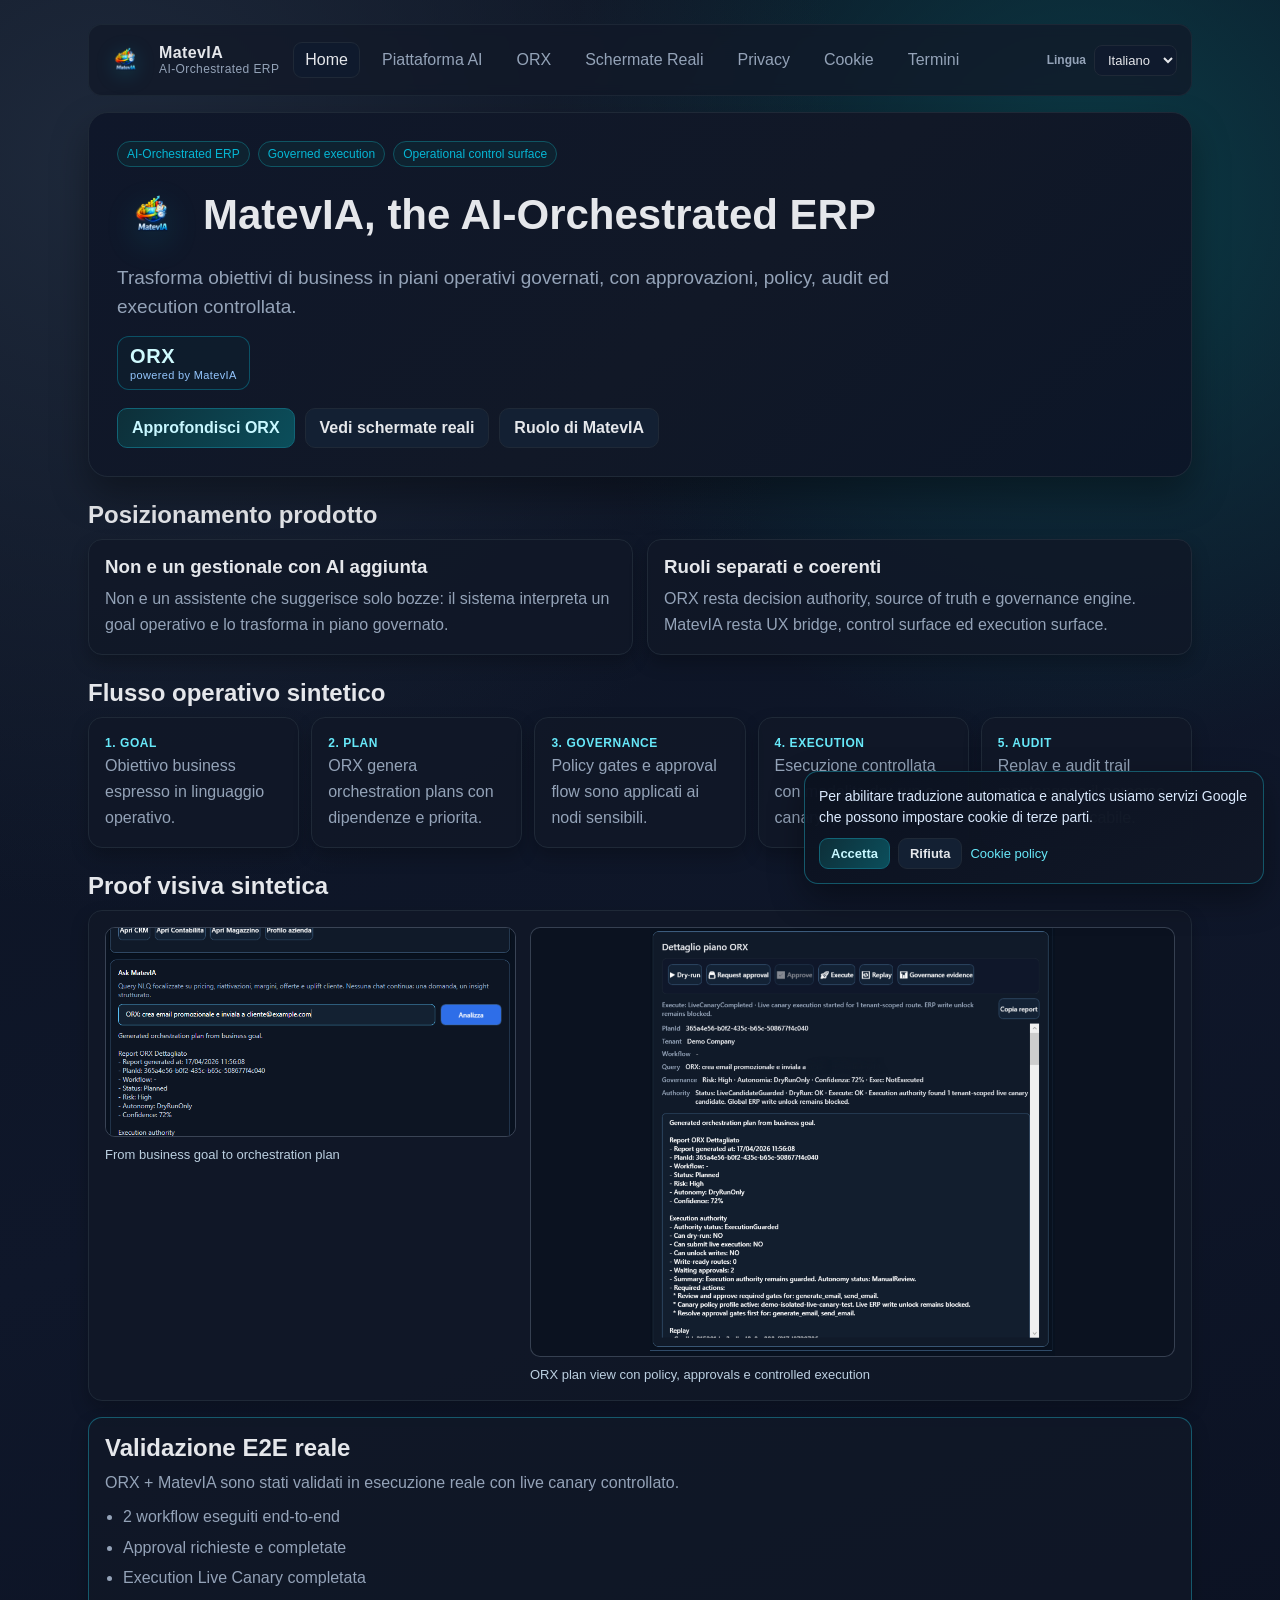
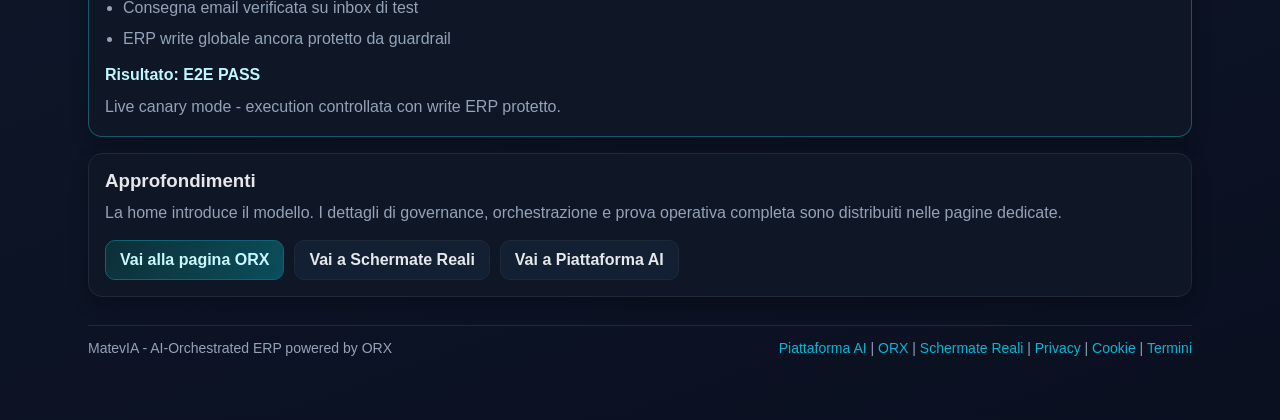
==== commit 918cf2a4: "Reorganize multi-page content and strengthen ORX/MatevIA positioning" ====
--- a/index.html
+++ b/index.html
@@ -87,7 +87,7 @@
     <div class="badges">
       <span class="badge">AI-Orchestrated ERP</span>
       <span class="badge">Governed execution</span>
-      <span class="badge">Decision intelligence engine</span>
+      <span class="badge">Operational control surface</span>
     </div>
     <div class="hero-head"><img class="hero-logo" src="/assets/logo-matevia.png" alt="Logo MatevIA"><h1>MatevIA, the AI-Orchestrated ERP</h1></div>
     <p class="lead">Trasforma obiettivi di business in piani operativi governati, con approvazioni, policy, audit ed execution controllata.</p>
@@ -96,123 +96,86 @@
       <small>powered by MatevIA</small>
     </div>
     <div class="cta-row">
-      <a class="btn primary" href="/orx.html">Scopri ORX</a>
-      <a class="btn" href="/piattaforma-ai.html">Piattaforma AI</a>
-      <a class="btn" href="mailto:stona.matteo@gmail.com">Richiedi informazioni</a>
-    </div>
-  </section>
-
-  <h2 class="section-title">Non e un gestionale con AI aggiunta</h2>
+      <a class="btn primary" href="/orx.html">Approfondisci ORX</a>
+      <a class="btn" href="/schermate-reali.html">Vedi schermate reali</a>
+      <a class="btn" href="/piattaforma-ai.html">Ruolo di MatevIA</a>
+    </div>
+  </section>
+
+  <h2 class="section-title">Posizionamento prodotto</h2>
   <section class="grid cols-2">
     <article class="card reveal">
-      <h3>ERP tradizionale</h3>
-      <p>Input -> operazione. L'utente collega manualmente passaggi, eccezioni e verifiche, con controllo distribuito in piu punti del processo.</p>
+      <h3>Non e un gestionale con AI aggiunta</h3>
+      <p>Non e un assistente che suggerisce solo bozze: il sistema interpreta un goal operativo e lo trasforma in piano governato.</p>
     </article>
     <article class="card reveal">
-      <h3>MatevIA + ORX</h3>
-      <p>Goal -> orchestration plan. ORX interpreta l'obiettivo, genera il piano e MatevIA espone la control surface per supervisione e operativita.</p>
-    </article>
-    <article class="card reveal">
-      <h3>Governance by design</h3>
-      <p>Policy gates, approvazioni e guardrail sono applicati nel flusso: l'AI propone, ORX governa, l'esecuzione resta controllata.</p>
-    </article>
-    <article class="card reveal">
-      <h3>Esecuzione osservabile</h3>
-      <p>Dry-run, canary, execution progressiva, replay e audit trail rendono ogni decisione verificabile, senza confondere governance ed execution.</p>
-    </article>
-  </section>
-
-  <section class="card reveal architecture-block orx-core">
-    <p class="arch-kicker"><span class="arch-icon" aria-hidden="true">[ORX]</span> Decision and Governance Engine</p>
-    <h2 class="orx-heading">ORX <small>powered by MatevIA</small></h2>
-    <p class="arch-lead">ORX interpreta il business goal, costruisce orchestration plans, applica governance e policy, richiede approvazioni dove necessario e abilita un'esecuzione tracciata e controllata.</p>
-    <ul class="list arch-list">
-      <li><span class="arch-check" aria-hidden="true">✔</span> Interpreta il business goal e definisce un piano operativo eseguibile.</li>
-      <li><span class="arch-check" aria-hidden="true">✔</span> Applica policy e governance prima di ogni azione critica.</li>
-      <li><span class="arch-check" aria-hidden="true">✔</span> Richiede approvazioni quando l'impatto operativo lo richiede.</li>
-      <li><span class="arch-check" aria-hidden="true">✔</span> Gestisce dry-run, canary e controlled execution senza bypass.</li>
-      <li><span class="arch-check" aria-hidden="true">✔</span> Mantiene replay e audit trail completi per verifica e responsabilita.</li>
-    </ul>
-    <p class="muted" style="margin-top:8px">MatevIA non duplica ORX: richiama e visualizza i dati di ORX in una control surface unica per monitorare, intervenire e operare.</p>
-  </section>
-
-  <h2 class="section-title">Come funziona</h2>
-  <section class="workflow-steps">
-    <article class="card reveal workflow-step">
-      <p class="step-label">1. Business goal</p>
-      <p>Un obiettivo operativo viene espresso in linguaggio business.</p>
-    </article>
-    <article class="card reveal workflow-step">
-      <p class="step-label">2. Plan generation</p>
-      <p>ORX traduce il goal in un piano con dipendenze, priorita e vincoli.</p>
-    </article>
-    <article class="card reveal workflow-step">
-      <p class="step-label">3. Governance & approvals</p>
-      <p>Policy gates e approvazioni formali vengono applicati ai nodi sensibili.</p>
-    </article>
-    <article class="card reveal workflow-step">
-      <p class="step-label">4. Controlled execution</p>
-      <p>L'esecuzione parte solo dove autorizzata, con rollout progressivo e controllo.</p>
-    </article>
-    <article class="card reveal workflow-step">
-      <p class="step-label">5. Audit & replay</p>
-      <p>Eventi, decisioni e risultati restano ricostruibili per verifica post-operativa.</p>
-    </article>
-  </section>
-
-  <h2 class="section-title">Proof operativa</h2>
+      <h3>Ruoli separati e coerenti</h3>
+      <p>ORX resta decision authority, source of truth e governance engine. MatevIA resta UX bridge, control surface ed execution surface.</p>
+    </article>
+  </section>
+
+  <h2 class="section-title">Flusso operativo sintetico</h2>
+  <section class="workflow-steps compact-steps">
+    <article class="card reveal workflow-step">
+      <p class="step-label">1. Goal</p>
+      <p>Obiettivo business espresso in linguaggio operativo.</p>
+    </article>
+    <article class="card reveal workflow-step">
+      <p class="step-label">2. Plan</p>
+      <p>ORX genera orchestration plans con dipendenze e priorita.</p>
+    </article>
+    <article class="card reveal workflow-step">
+      <p class="step-label">3. Governance</p>
+      <p>Policy gates e approval flow sono applicati ai nodi sensibili.</p>
+    </article>
+    <article class="card reveal workflow-step">
+      <p class="step-label">4. Execution</p>
+      <p>Esecuzione controllata con modalita dry-run o canary quando richiesto.</p>
+    </article>
+    <article class="card reveal workflow-step">
+      <p class="step-label">5. Audit</p>
+      <p>Replay e audit trail mantengono il percorso sempre verificabile.</p>
+    </article>
+  </section>
+
+  <h2 class="section-title">Proof visiva sintetica</h2>
   <section class="card reveal proof-card">
-    <div class="proof-grid">
+    <div class="proof-grid compact-proof">
       <figure class="proof-compact">
-        <img src="/images/matevia-nlq-orx-request.PNG" alt="Richiesta business in linguaggio naturale per ORX">
+        <img src="/images/matevia-nlq-orx-request.PNG" alt="Richiesta business NLQ verso ORX">
         <figcaption>From business goal to orchestration plan</figcaption>
       </figure>
       <figure class="proof-main">
-        <button class="proof-image-trigger" type="button" data-lightbox-open aria-haspopup="dialog" aria-controls="orx-lightbox" aria-label="Apri vista completa piano ORX">
-          <img src="/images/matevia-orx-plans-view.PNG" alt="Vista completa ORX con plan generation, approvals e governance">
+        <button class="proof-image-trigger" type="button" data-home-lightbox-open aria-haspopup="dialog" aria-controls="home-lightbox" aria-label="Apri vista completa piano ORX">
+          <img src="/images/matevia-orx-plans-view.PNG" alt="Vista ORX plans con governance e execution controllata">
         </button>
-        <figcaption>Full orchestration view: plan generation, approvals, governance and controlled execution</figcaption>
+        <figcaption>ORX plan view con policy, approvals e controlled execution</figcaption>
       </figure>
     </div>
   </section>
 
-  <h2 class="section-title">Controllo e governance</h2>
-  <section class="grid cols-2">
-    <article class="card reveal">
-      <h3>Execution separata dalla governance</h3>
-      <p>Anche quando un task e tecnicamente eseguibile, ORX mantiene policy gates, controllo di contesto e requisiti di approvazione prima del rilascio in execution.</p>
-    </article>
-    <article class="card reveal">
-      <h3>Responsabilita verificabile</h3>
-      <ul class="list">
-        <li>Approvazioni richieste dove necessario.</li>
-        <li>Guardrail e policy gates sui passaggi ad impatto reale.</li>
-        <li>Audit trail completo su decisioni, attori e risultati.</li>
-        <li>Separazione netta tra proposta AI, governance e azione.</li>
-      </ul>
-    </article>
+  <section class="card reveal e2e-summary-card">
+    <h2 class="section-title section-title-inline">Validazione E2E reale</h2>
+    <p>ORX + MatevIA sono stati validati in esecuzione reale con live canary controllato.</p>
+    <ul class="list" style="margin-top:8px">
+      <li>2 workflow eseguiti end-to-end</li>
+      <li>Approval richieste e completate</li>
+      <li>Execution Live Canary completata</li>
+      <li>Consegna email verificata su inbox di test</li>
+      <li>ERP write globale ancora protetto da guardrail</li>
+    </ul>
+    <p class="e2e-result">Risultato: E2E PASS</p>
+    <p class="muted" style="margin-top:6px">Live canary mode - execution controllata con write ERP protetto.</p>
   </section>
 
   <section class="card reveal closing-card">
-    <h3>AI nell'operativita reale, con controllo continuo</h3>
-    <p>MatevIA porta l'AI nei processi aziendali quotidiani senza perdere responsabilita operativa: ORX governa piani e decisioni, MatevIA espone una control surface chiara per supervisione, intervento e azione.</p>
+    <h3>Approfondimenti</h3>
+    <p>La home introduce il modello. I dettagli di governance, orchestrazione e prova operativa completa sono distribuiti nelle pagine dedicate.</p>
     <div class="cta-row" style="margin-top:14px">
-      <a class="btn primary" href="mailto:stona.matteo@gmail.com">Richiedi una demo guidata</a>
-      <a class="btn" href="/schermate-reali.html">Vedi schermate reali</a>
-      <a class="btn" href="/orx.html">Approfondisci ORX</a>
-    </div>
-  </section>
-
-  <section class="grid cols-2" style="margin-top:14px">
-    <article class="card reveal">
-      <h3>Control surface unificata</h3>
-      <p>MatevIA centralizza consultazione, supervisione e operativita quotidiana, mentre ORX resta il motore decisionale separato che orchestra policy, approvazioni e governance.</p>
-    </article>
-    <article class="card reveal">
-      <h3>Contatti</h3>
-      <p>Email: <a href="mailto:stona.matteo@gmail.com">stona.matteo@gmail.com</a><br>Telefono / WhatsApp: <strong>392 4402106</strong></p>
-      <div class="cta-row"><a class="btn" href="https://wa.me/393924402106" target="_blank" rel="noopener">Contatta su WhatsApp</a></div>
-    </article>
+      <a class="btn primary" href="/orx.html">Vai alla pagina ORX</a>
+      <a class="btn" href="/schermate-reali.html">Vai a Schermate Reali</a>
+      <a class="btn" href="/piattaforma-ai.html">Vai a Piattaforma AI</a>
+    </div>
   </section>
 
   <footer>
@@ -228,11 +191,11 @@
   </footer>
 </main>
 
-<div class="lightbox" id="orx-lightbox" hidden>
-  <div class="lightbox-overlay" id="orx-lightbox-overlay">
-    <div class="lightbox-dialog" role="dialog" aria-modal="true" aria-labelledby="orx-lightbox-title">
-      <button class="lightbox-close" type="button" data-lightbox-close aria-label="Chiudi vista fullscreen">X</button>
-      <p class="lightbox-title" id="orx-lightbox-title">ORX orchestration plan</p>
+<div class="lightbox" id="home-lightbox" hidden>
+  <div class="lightbox-overlay" id="home-lightbox-overlay">
+    <div class="lightbox-dialog" role="dialog" aria-modal="true" aria-labelledby="home-lightbox-title">
+      <button class="lightbox-close" type="button" data-home-lightbox-close aria-label="Chiudi vista fullscreen">X</button>
+      <p class="lightbox-title" id="home-lightbox-title">ORX orchestration plan</p>
       <img src="/images/matevia-orx-plans-view.PNG" alt="Vista ORX completa con piano, governance e approvazioni">
     </div>
   </div>
@@ -240,10 +203,10 @@
 
 <script>
 (function(){
-  const lightbox = document.getElementById('orx-lightbox');
-  const overlay = document.getElementById('orx-lightbox-overlay');
-  const openButton = document.querySelector('[data-lightbox-open]');
-  const closeButton = lightbox ? lightbox.querySelector('[data-lightbox-close]') : null;
+  const lightbox = document.getElementById('home-lightbox');
+  const overlay = document.getElementById('home-lightbox-overlay');
+  const openButton = document.querySelector('[data-home-lightbox-open]');
+  const closeButton = lightbox ? lightbox.querySelector('[data-home-lightbox-close]') : null;
 
   if (!lightbox || !overlay || !openButton || !closeButton) {
     return;
--- a/assets/site.css
+++ b/assets/site.css
@@ -49,6 +49,13 @@
 .badge{font-size:12px;color:var(--accent);background:var(--accent-soft);border:1px solid #0f5563;padding:5px 9px;border-radius:999px}
 h1{margin:0;font-size:42px;line-height:1.1}
 .lead{color:var(--muted);font-size:19px;line-height:1.55;max-width:840px;margin:12px 0 0}
+.hero-subbrand{
+  margin:4px 0 0;
+  color:#9ac7d5;
+  font-size:13px;
+  font-weight:600;
+  letter-spacing:.3px;
+}
 .orx-signature{
   margin-top:14px;
   width:fit-content;
@@ -195,6 +202,9 @@
 .workflow-step{
   min-height:154px;
 }
+.compact-steps .workflow-step{
+  min-height:122px;
+}
 .step-label{
   margin:0 0 8px;
   color:#67e8f9 !important;
@@ -212,6 +222,12 @@
   gap:14px;
   grid-template-columns:minmax(240px,.95fr) minmax(0,1.8fr);
   align-items:start;
+}
+.proof-grid.compact-proof{
+  grid-template-columns:minmax(220px,.86fr) minmax(0,1.35fr);
+}
+.proof-grid.visual-proof{
+  grid-template-columns:repeat(2,minmax(0,1fr));
 }
 .proof-compact,
 .proof-main{
@@ -259,6 +275,18 @@
 
 .closing-card{
   margin-top:16px;
+}
+.e2e-summary-card{
+  margin-top:16px;
+  border-color:rgba(34,211,238,.35);
+}
+.section-title-inline{
+  margin:0 0 8px;
+}
+.e2e-result{
+  margin-top:10px !important;
+  color:#bff6ff !important;
+  font-weight:700;
 }
 
 .lightbox{
@@ -435,6 +463,7 @@
   .grid.cols-3,.grid.cols-2{grid-template-columns:1fr}
   .workflow-steps{grid-template-columns:repeat(2,minmax(0,1fr))}
   .proof-grid{grid-template-columns:1fr}
+  .proof-grid.compact-proof,.proof-grid.visual-proof{grid-template-columns:1fr}
   .shot-card,.shot-card:nth-child(even){grid-template-columns:1fr}
   .shot-card:nth-child(even) .shot-media-link{order:2}
   .shot-copy h3{font-size:25px}
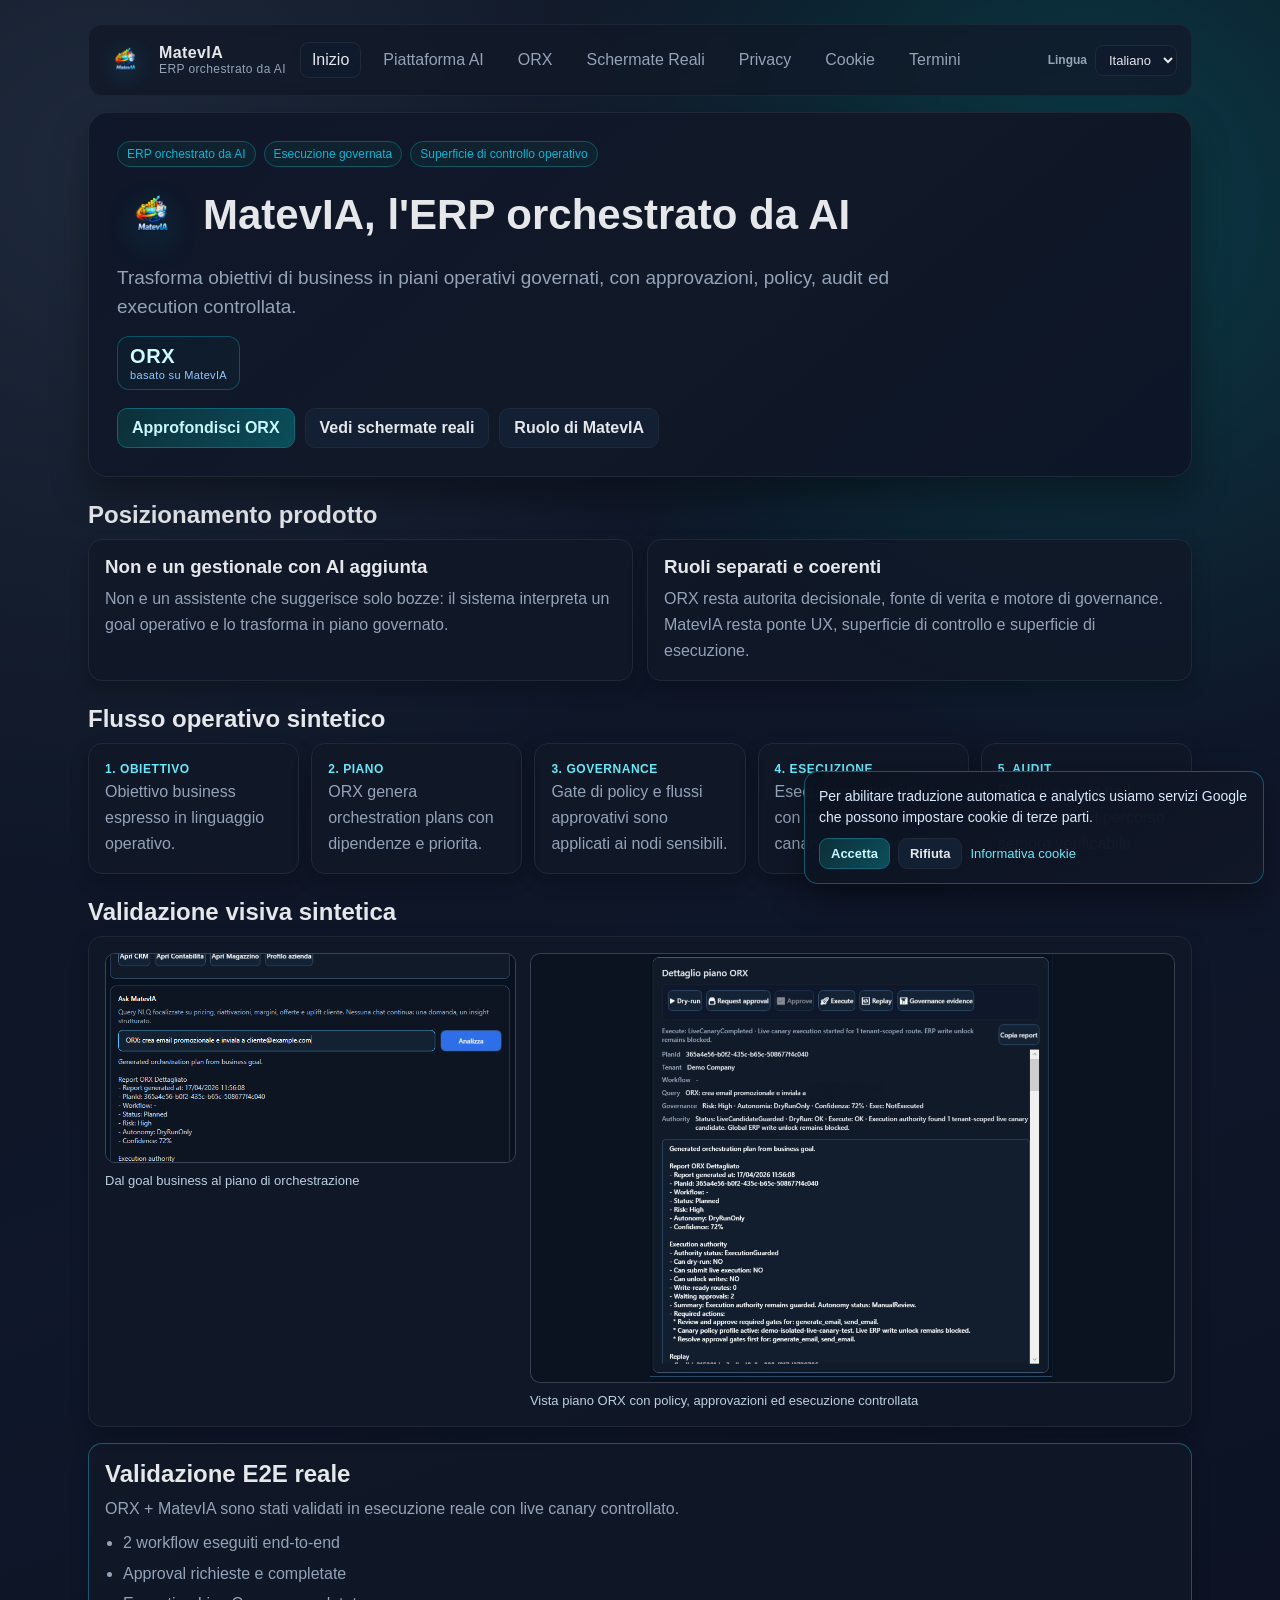
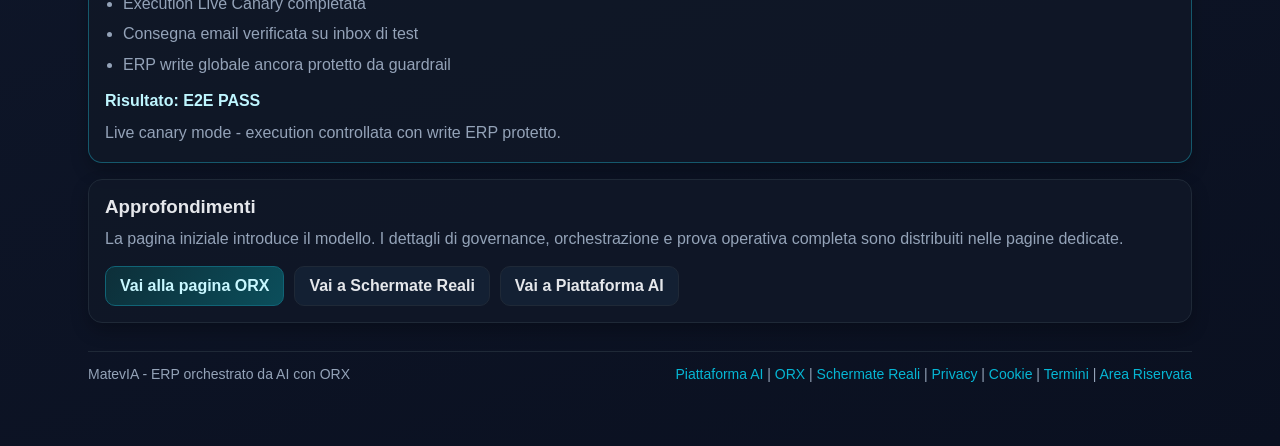
==== commit 09c784ae: "Add protected ecosystem private area" ====
--- a/index.html
+++ b/index.html
@@ -12,7 +12,7 @@
 </script>
 <meta charset="utf-8">
 <meta name="viewport" content="width=device-width, initial-scale=1">
-<title>MatevIA | AI-Orchestrated ERP powered by ORX</title>
+<title>MatevIA | ERP orchestrato da AI con ORX</title>
 <meta name="description" content="MatevIA e un ERP AI-native con ORX: trasforma obiettivi in piani operativi, applica governance e controlli, ed esegue in sicurezza con approvazioni, audit e piena tracciabilita.">
 <meta name="robots" content="index,follow,max-image-preview:large">
 <meta name="theme-color" content="#0f172a">
@@ -22,13 +22,13 @@
 <meta property="og:locale" content="it_IT">
 <meta property="og:type" content="website">
 <meta property="og:site_name" content="MatevIA">
-<meta property="og:title" content="MatevIA | AI-Orchestrated ERP powered by ORX">
+<meta property="og:title" content="MatevIA | ERP orchestrato da AI con ORX">
 <meta property="og:description" content="MatevIA e un ERP AI-native con ORX: trasforma obiettivi in piani operativi, applica governance e controlli, ed esegue in sicurezza con approvazioni, audit e piena tracciabilita.">
 <meta property="og:url" content="https://matevia.it/">
 <meta property="og:image" content="https://matevia.it/assets/logo-matevia.png">
 <meta property="og:image:alt" content="Logo MatevIA">
 <meta name="twitter:card" content="summary_large_image">
-<meta name="twitter:title" content="MatevIA | AI-Orchestrated ERP powered by ORX">
+<meta name="twitter:title" content="MatevIA | ERP orchestrato da AI con ORX">
 <meta name="twitter:description" content="MatevIA e un ERP AI-native con ORX: trasforma obiettivi in piani operativi, applica governance e controlli, ed esegue in sicurezza con approvazioni, audit e piena tracciabilita.">
 <meta name="twitter:image" content="https://matevia.it/assets/logo-matevia.png">
 <meta name="matevia-ga4-id" content="G-X006Y6LZE6">
@@ -61,11 +61,13 @@
 </script>
 </head>
 <body>
-<main class="site-wrap">
-  <nav class="top-nav">
-    <div class="brand-wrap"><img class="brand-logo" src="/assets/logo-matevia.png" alt="Logo MatevIA"><div class="brand">MatevIA <small>AI-Orchestrated ERP</small></div></div>
+<a class="skip-link" href="#main-content">Vai al contenuto principale</a>
+<main id="main-content" class="site-wrap" tabindex="-1">
+  <header role="banner">
+  <nav class="top-nav" aria-label="Navigazione principale">
+    <div class="brand-wrap"><img class="brand-logo" src="/assets/logo-matevia.png" alt="Logo MatevIA"><div class="brand">MatevIA <small>ERP orchestrato da AI</small></div></div>
     <div class="nav-links">
-      <a class="active" href="/index.html">Home</a>
+      <a class="active" aria-current="page" href="/index.html">Inizio</a>
       <a href="/piattaforma-ai.html">Piattaforma AI</a>
       <a href="/orx.html">ORX</a>
       <a href="/schermate-reali.html">Schermate Reali</a>
@@ -77,23 +79,24 @@
       <label class="lang-label" for="lang-switch">Lingua</label>
       <select id="lang-switch" class="lang-select" data-lang-switch aria-label="Seleziona lingua sito">
         <option value="it">Italiano</option>
-        <option value="en">English</option>
+        <option value="en">Inglese</option>
       </select>
       <div id="google_translate_element" aria-hidden="true"></div>
     </div>
   </nav>
+  </header>
 
   <section class="hero reveal">
     <div class="badges">
-      <span class="badge">AI-Orchestrated ERP</span>
-      <span class="badge">Governed execution</span>
-      <span class="badge">Operational control surface</span>
-    </div>
-    <div class="hero-head"><img class="hero-logo" src="/assets/logo-matevia.png" alt="Logo MatevIA"><h1>MatevIA, the AI-Orchestrated ERP</h1></div>
+      <span class="badge">ERP orchestrato da AI</span>
+      <span class="badge">Esecuzione governata</span>
+      <span class="badge">Superficie di controllo operativo</span>
+    </div>
+    <div class="hero-head"><img class="hero-logo" src="/assets/logo-matevia.png" alt="Logo MatevIA"><h1>MatevIA, l'ERP orchestrato da AI</h1></div>
     <p class="lead">Trasforma obiettivi di business in piani operativi governati, con approvazioni, policy, audit ed execution controllata.</p>
-    <div class="orx-signature" aria-label="ORX powered by MatevIA">
+    <div class="orx-signature" aria-label="ORX basato su MatevIA">
       <span class="orx-signature-main">ORX</span>
-      <small>powered by MatevIA</small>
+      <small>basato su MatevIA</small>
     </div>
     <div class="cta-row">
       <a class="btn primary" href="/orx.html">Approfondisci ORX</a>
@@ -110,26 +113,26 @@
     </article>
     <article class="card reveal">
       <h3>Ruoli separati e coerenti</h3>
-      <p>ORX resta decision authority, source of truth e governance engine. MatevIA resta UX bridge, control surface ed execution surface.</p>
+      <p>ORX resta autorita decisionale, fonte di verita e motore di governance. MatevIA resta ponte UX, superficie di controllo e superficie di esecuzione.</p>
     </article>
   </section>
 
   <h2 class="section-title">Flusso operativo sintetico</h2>
   <section class="workflow-steps compact-steps">
     <article class="card reveal workflow-step">
-      <p class="step-label">1. Goal</p>
+      <p class="step-label">1. Obiettivo</p>
       <p>Obiettivo business espresso in linguaggio operativo.</p>
     </article>
     <article class="card reveal workflow-step">
-      <p class="step-label">2. Plan</p>
+      <p class="step-label">2. Piano</p>
       <p>ORX genera orchestration plans con dipendenze e priorita.</p>
     </article>
     <article class="card reveal workflow-step">
       <p class="step-label">3. Governance</p>
-      <p>Policy gates e approval flow sono applicati ai nodi sensibili.</p>
-    </article>
-    <article class="card reveal workflow-step">
-      <p class="step-label">4. Execution</p>
+      <p>Gate di policy e flussi approvativi sono applicati ai nodi sensibili.</p>
+    </article>
+    <article class="card reveal workflow-step">
+      <p class="step-label">4. Esecuzione</p>
       <p>Esecuzione controllata con modalita dry-run o canary quando richiesto.</p>
     </article>
     <article class="card reveal workflow-step">
@@ -138,18 +141,18 @@
     </article>
   </section>
 
-  <h2 class="section-title">Proof visiva sintetica</h2>
+  <h2 class="section-title">Validazione visiva sintetica</h2>
   <section class="card reveal proof-card">
     <div class="proof-grid compact-proof">
       <figure class="proof-compact">
         <img src="/images/matevia-nlq-orx-request.PNG" alt="Richiesta business NLQ verso ORX">
-        <figcaption>From business goal to orchestration plan</figcaption>
+        <figcaption>Dal goal business al piano di orchestrazione</figcaption>
       </figure>
       <figure class="proof-main">
         <button class="proof-image-trigger" type="button" data-home-lightbox-open aria-haspopup="dialog" aria-controls="home-lightbox" aria-label="Apri vista completa piano ORX">
           <img src="/images/matevia-orx-plans-view.PNG" alt="Vista ORX plans con governance e execution controllata">
         </button>
-        <figcaption>ORX plan view con policy, approvals e controlled execution</figcaption>
+        <figcaption>Vista piano ORX con policy, approvazioni ed esecuzione controllata</figcaption>
       </figure>
     </div>
   </section>
@@ -170,7 +173,7 @@
 
   <section class="card reveal closing-card">
     <h3>Approfondimenti</h3>
-    <p>La home introduce il modello. I dettagli di governance, orchestrazione e prova operativa completa sono distribuiti nelle pagine dedicate.</p>
+    <p>La pagina iniziale introduce il modello. I dettagli di governance, orchestrazione e prova operativa completa sono distribuiti nelle pagine dedicate.</p>
     <div class="cta-row" style="margin-top:14px">
       <a class="btn primary" href="/orx.html">Vai alla pagina ORX</a>
       <a class="btn" href="/schermate-reali.html">Vai a Schermate Reali</a>
@@ -178,24 +181,25 @@
     </div>
   </section>
 
-  <footer>
-    <span>MatevIA - AI-Orchestrated ERP powered by ORX</span>
+  <footer role="contentinfo">
+    <span>MatevIA - ERP orchestrato da AI con ORX</span>
     <span>
       <a href="/piattaforma-ai.html">Piattaforma AI</a> |
       <a href="/orx.html">ORX</a> |
       <a href="/schermate-reali.html">Schermate Reali</a> |
       <a href="/privacy.html">Privacy</a> |
       <a href="/cookie-policy.html">Cookie</a> |
-      <a href="/termini-condizioni.html">Termini</a>
+      <a href="/termini-condizioni.html">Termini</a> |
+      <a href="/ecosystem/">Area Riservata</a>
     </span>
   </footer>
 </main>
 
-<div class="lightbox" id="home-lightbox" hidden>
+<div class="lightbox" id="home-lightbox" aria-hidden="true" hidden>
   <div class="lightbox-overlay" id="home-lightbox-overlay">
     <div class="lightbox-dialog" role="dialog" aria-modal="true" aria-labelledby="home-lightbox-title">
       <button class="lightbox-close" type="button" data-home-lightbox-close aria-label="Chiudi vista fullscreen">X</button>
-      <p class="lightbox-title" id="home-lightbox-title">ORX orchestration plan</p>
+      <p class="lightbox-title" id="home-lightbox-title">Piano di orchestrazione ORX</p>
       <img src="/images/matevia-orx-plans-view.PNG" alt="Vista ORX completa con piano, governance e approvazioni">
     </div>
   </div>
@@ -207,19 +211,58 @@
   const overlay = document.getElementById('home-lightbox-overlay');
   const openButton = document.querySelector('[data-home-lightbox-open]');
   const closeButton = lightbox ? lightbox.querySelector('[data-home-lightbox-close]') : null;
+  let lastFocusedElement = null;
 
   if (!lightbox || !overlay || !openButton || !closeButton) {
     return;
   }
 
+  const focusableSelector = 'button,[href],input,select,textarea,[tabindex]:not([tabindex="-1"])';
+  const trapFocus = function(event){
+    if (event.key !== 'Tab' || lightbox.hidden) {
+      return;
+    }
+
+    const focusable = Array.from(lightbox.querySelectorAll(focusableSelector))
+      .filter(function(node){
+        return !node.hasAttribute('disabled') && node.getClientRects().length > 0;
+      });
+
+    if (focusable.length === 0) {
+      event.preventDefault();
+      return;
+    }
+
+    const first = focusable[0];
+    const last = focusable[focusable.length - 1];
+
+    if (event.shiftKey && document.activeElement === first) {
+      event.preventDefault();
+      last.focus();
+      return;
+    }
+
+    if (!event.shiftKey && document.activeElement === last) {
+      event.preventDefault();
+      first.focus();
+    }
+  };
+
   const closeLightbox = function(){
     lightbox.hidden = true;
+    lightbox.setAttribute('aria-hidden', 'true');
     document.body.classList.remove('lightbox-open');
+    if (lastFocusedElement && typeof lastFocusedElement.focus === 'function') {
+      lastFocusedElement.focus();
+      return;
+    }
     openButton.focus();
   };
 
   openButton.addEventListener('click', function(){
+    lastFocusedElement = document.activeElement;
     lightbox.hidden = false;
+    lightbox.setAttribute('aria-hidden', 'false');
     document.body.classList.add('lightbox-open');
     closeButton.focus();
   });
@@ -237,6 +280,8 @@
       closeLightbox();
     }
   });
+
+  lightbox.addEventListener('keydown', trapFocus);
 })();
 </script>
 <script src="/assets/consent.js" defer></script>
--- a/assets/site.css
+++ b/assets/site.css
@@ -13,6 +13,25 @@
 }
 *{box-sizing:border-box}
 html,body{margin:0;padding:0}
+.skip-link{
+  position:absolute;
+  top:8px;
+  left:16px;
+  z-index:11000;
+  padding:9px 12px;
+  border:1px solid #22d3ee;
+  border-radius:10px;
+  background:#0b1220;
+  color:#dff7fb;
+  text-decoration:none;
+  font-weight:600;
+  transform:translateY(-180%);
+  transition:transform .16s ease;
+}
+.skip-link:focus-visible{
+  transform:translateY(0);
+  outline:none;
+}
 body{
   font-family:"Space Grotesk","Manrope","Segoe UI",sans-serif;
   color:var(--text);
@@ -38,6 +57,11 @@
   border:1px solid transparent;transition:.2s ease;
 }
 .nav-links a:hover,.nav-links a.active{color:var(--text);border-color:var(--line);background:#0f1a2d}
+.nav-links a:focus-visible{
+  color:var(--text);
+  border-color:var(--line);
+  background:#0f1a2d;
+}
 .hero{
   margin-top:16px;border:1px solid var(--line);border-radius:20px;padding:28px;
   background:linear-gradient(140deg,#0f172a 0%,#111827 55%,#0c1628 100%);
@@ -188,6 +212,310 @@
 footer{margin-top:28px;padding-top:14px;border-top:1px solid var(--line);display:flex;justify-content:space-between;gap:10px;flex-wrap:wrap;color:var(--muted);font-size:14px}
 footer a{color:var(--accent);text-decoration:none}
 footer a:hover{text-decoration:underline}
+
+.ecosystem-page .top-nav{
+  border-color:rgba(56,189,248,.22);
+}
+.ecosystem-login-shell{
+  margin-top:16px;
+  display:grid;
+  grid-template-columns:minmax(0,1.35fr) minmax(320px,.65fr);
+  gap:18px;
+  align-items:stretch;
+  border:1px solid rgba(56,189,248,.24);
+  border-radius:20px;
+  padding:28px;
+  background:
+    radial-gradient(circle at 80% 10%, rgba(124,58,237,.16) 0%, transparent 32%),
+    linear-gradient(140deg,#0f172a 0%,#111827 55%,#0c1628 100%);
+  box-shadow:0 18px 36px rgba(0,0,0,.34);
+}
+.ecosystem-login-copy{
+  display:flex;
+  flex-direction:column;
+  justify-content:center;
+}
+.ecosystem-kicker{
+  margin:0 0 8px;
+  color:#a5f3fc;
+  font-size:12px;
+  font-weight:700;
+  letter-spacing:.7px;
+  text-transform:uppercase;
+}
+.ecosystem-login-form{
+  display:flex;
+  flex-direction:column;
+  justify-content:center;
+  gap:10px;
+  border:1px solid rgba(148,163,184,.18);
+  border-radius:14px;
+  padding:18px;
+  background:rgba(11,18,32,.74);
+}
+.ecosystem-login-form label{
+  color:#dbeafe;
+  font-size:14px;
+  font-weight:700;
+}
+.ecosystem-login-form input{
+  width:100%;
+  border:1px solid var(--line);
+  border-radius:10px;
+  padding:11px 12px;
+  background:#0b1220;
+  color:var(--text);
+  font:inherit;
+}
+.ecosystem-login-form input::placeholder{
+  color:#64748b;
+}
+.ecosystem-error{
+  min-height:22px;
+  margin:0;
+  color:#fecaca;
+  font-size:14px;
+  line-height:1.45;
+}
+.ecosystem-auth-note{
+  margin:0;
+  font-size:13px;
+}
+.ecosystem-private-top{
+  display:flex;
+  justify-content:space-between;
+  gap:12px;
+  align-items:center;
+  margin:18px 0 0;
+}
+.ecosystem-logout{
+  flex:0 0 auto;
+}
+.ecosystem-hero{
+  margin-top:14px;
+  border:1px solid rgba(56,189,248,.24);
+  border-radius:20px;
+  padding:28px;
+  background:
+    radial-gradient(circle at 75% 18%, rgba(6,182,212,.18) 0%, transparent 34%),
+    linear-gradient(140deg,#0f172a 0%,#111827 58%,#0c1628 100%);
+  box-shadow:0 18px 36px rgba(0,0,0,.34);
+}
+.ecosystem-section{margin-top:24px}
+.ecosystem-overview-grid{
+  display:grid;
+  grid-template-columns:minmax(0,1.25fr) minmax(260px,.75fr);
+  gap:16px;
+  align-items:center;
+}
+.ecosystem-media-frame{
+  border:1px solid rgba(148,163,184,.26);
+  border-radius:14px;
+  background:#0b1220;
+  overflow:hidden;
+}
+.ecosystem-image-frame img,.ecosystem-video{
+  display:block;
+  width:100%;
+  height:auto;
+}
+.ecosystem-image-frame img{
+  max-height:520px;
+  object-fit:contain;
+}
+.ecosystem-media-fallback{
+  padding:28px;
+  color:#cbd5e1;
+  line-height:1.55;
+  text-align:center;
+}
+.ecosystem-layers{
+  display:grid;
+  grid-template-columns:repeat(5,minmax(0,1fr));
+  gap:12px;
+}
+.ecosystem-layer-card{
+  border:1px solid rgba(148,163,184,.22);
+  border-radius:14px;
+  padding:15px;
+  background:rgba(17,24,39,.86);
+  box-shadow:0 8px 18px rgba(0,0,0,.22);
+}
+.ecosystem-layer-card h3{
+  margin:0 0 7px;
+  font-size:22px;
+}
+.ecosystem-layer-subtitle{
+  min-height:46px;
+  margin:0 0 10px;
+  color:#cbd5e1;
+  font-size:14px;
+  line-height:1.45;
+}
+.ecosystem-layer-list{
+  margin:0;
+  padding-left:17px;
+  color:var(--muted);
+  font-size:13px;
+  line-height:1.55;
+}
+.layer-orx{border-color:rgba(245,158,11,.44)}
+.layer-orx h3{color:#fbbf24}
+.layer-core{border-color:rgba(34,211,238,.44)}
+.layer-core h3{color:#67e8f9}
+.layer-dex{border-color:rgba(59,130,246,.44)}
+.layer-dex h3{color:#93c5fd}
+.layer-enx{border-color:rgba(34,197,94,.44)}
+.layer-enx h3{color:#86efac}
+.layer-ai{border-color:rgba(168,85,247,.48)}
+.layer-ai h3{color:#d8b4fe}
+.ecosystem-flow{
+  display:flex;
+  flex-wrap:wrap;
+  gap:10px;
+  align-items:center;
+}
+.ecosystem-flow span{
+  position:relative;
+  display:inline-flex;
+  align-items:center;
+  min-height:38px;
+  padding:8px 12px;
+  border:1px solid rgba(56,189,248,.28);
+  border-radius:999px;
+  background:rgba(14,34,48,.62);
+  color:#dff7fb;
+  font-weight:700;
+}
+.ecosystem-flow span:not(:last-child)::after{
+  content:"->";
+  margin-left:10px;
+  color:#67e8f9;
+}
+.ecosystem-flow-copy,.ecosystem-demo-copy{margin-top:12px}
+.ecosystem-evidence-grid{
+  display:grid;
+  grid-template-columns:repeat(2,minmax(0,1fr));
+  gap:14px;
+}
+.ecosystem-evidence-card{
+  border:1px solid rgba(56,189,248,.24);
+  border-radius:14px;
+  padding:16px;
+  background:rgba(17,24,39,.86);
+  box-shadow:0 8px 18px rgba(0,0,0,.22);
+}
+.ecosystem-evidence-card h3{
+  margin:0 0 6px;
+  font-size:22px;
+}
+.ecosystem-evidence-card h4{
+  margin:16px 0 8px;
+  color:#e0f2fe;
+  font-size:15px;
+}
+.ecosystem-metrics{
+  display:grid;
+  grid-template-columns:repeat(2,minmax(0,1fr));
+  gap:8px;
+  margin:12px 0 0;
+}
+.ecosystem-metric{
+  border:1px solid rgba(148,163,184,.18);
+  border-radius:10px;
+  padding:9px;
+  background:rgba(11,18,32,.7);
+}
+.ecosystem-metric dt{
+  color:#94a3b8;
+  font-size:12px;
+}
+.ecosystem-metric dd{
+  margin:3px 0 0;
+  color:#e5e7eb;
+  font-weight:700;
+}
+.ecosystem-timeline{
+  margin:0;
+  padding-left:20px;
+  color:#cbd5e1;
+  line-height:1.65;
+}
+.ecosystem-timeline li{margin:5px 0}
+.ecosystem-evidence-text{
+  margin:14px 0 0;
+  color:var(--muted);
+  line-height:1.62;
+}
+.ecosystem-strategic{
+  border:1px solid rgba(245,158,11,.34);
+  border-radius:16px;
+  padding:18px;
+  background:
+    radial-gradient(circle at 100% 0%, rgba(245,158,11,.12) 0%, transparent 36%),
+    rgba(17,24,39,.62);
+}
+.ecosystem-validation-list{
+  display:grid;
+  grid-template-columns:repeat(2,minmax(0,1fr));
+  gap:8px 18px;
+  margin:0;
+  padding-left:18px;
+  color:#cbd5e1;
+  line-height:1.55;
+}
+.ecosystem-decision-callout{
+  margin-top:16px;
+  display:grid;
+  gap:5px;
+  width:fit-content;
+  border:1px solid rgba(245,158,11,.44);
+  border-radius:14px;
+  padding:14px 16px;
+  background:rgba(120,53,15,.18);
+}
+.ecosystem-decision-callout strong{
+  color:#fde68a;
+  font-size:24px;
+}
+.ecosystem-decision-callout span{color:#f8fafc}
+.ecosystem-foundation{
+  display:flex;
+  flex-wrap:wrap;
+  gap:9px;
+}
+.ecosystem-foundation span{
+  border:1px solid rgba(56,189,248,.28);
+  border-radius:999px;
+  padding:8px 11px;
+  background:rgba(14,34,48,.58);
+  color:#dff7fb;
+  font-weight:700;
+  font-size:13px;
+}
+.ecosystem-private-notice{
+  margin-top:24px;
+  border:1px solid rgba(245,158,11,.32);
+  border-radius:14px;
+  padding:14px 16px;
+  background:rgba(120,53,15,.13);
+}
+.ecosystem-private-notice p{
+  margin:0;
+  color:#fde68a;
+  line-height:1.55;
+}
+
+:where(a,button,input,select,textarea):focus-visible{
+  outline:2px solid #22d3ee;
+  outline-offset:2px;
+}
+.btn:focus-visible,
+.cookie-btn:focus-visible,
+.cookie-link:focus-visible{
+  outline-offset:3px;
+}
+
 .reveal{opacity:0;transform:translateY(10px);animation:rise .55s ease forwards}
 .reveal:nth-child(2){animation-delay:.08s}
 .reveal:nth-child(3){animation-delay:.16s}
@@ -467,6 +795,11 @@
   .shot-card,.shot-card:nth-child(even){grid-template-columns:1fr}
   .shot-card:nth-child(even) .shot-media-link{order:2}
   .shot-copy h3{font-size:25px}
+  .ecosystem-login-shell,
+  .ecosystem-overview-grid,
+  .ecosystem-evidence-grid{grid-template-columns:1fr}
+  .ecosystem-layers{grid-template-columns:repeat(2,minmax(0,1fr))}
+  .ecosystem-layer-subtitle{min-height:0}
 }
 @media(max-width:760px){
   .top-nav{flex-direction:column;align-items:flex-start}
@@ -480,6 +813,14 @@
   .lightbox-overlay{padding:10px}
   .lightbox-dialog{padding:12px}
   .lightbox-title{margin-right:38px}
+  .ecosystem-login-shell,
+  .ecosystem-hero{padding:22px}
+  .ecosystem-private-top{align-items:flex-start;flex-direction:column}
+  .ecosystem-layers,
+  .ecosystem-metrics,
+  .ecosystem-validation-list{grid-template-columns:1fr}
+  .ecosystem-flow{align-items:flex-start;flex-direction:column}
+  .ecosystem-flow span:not(:last-child)::after{content:none}
 }
 
 
@@ -607,3 +948,23 @@
     width:auto;
   }
 }
+
+@media (prefers-reduced-motion: reduce){
+  html:focus-within{
+    scroll-behavior:auto;
+  }
+  *,*::before,*::after{
+    animation-duration:0.01ms !important;
+    animation-iteration-count:1 !important;
+    transition-duration:0.01ms !important;
+    scroll-behavior:auto !important;
+  }
+  .reveal{
+    opacity:1;
+    transform:none;
+    animation:none;
+  }
+  .skip-link{
+    transition:none;
+  }
+}
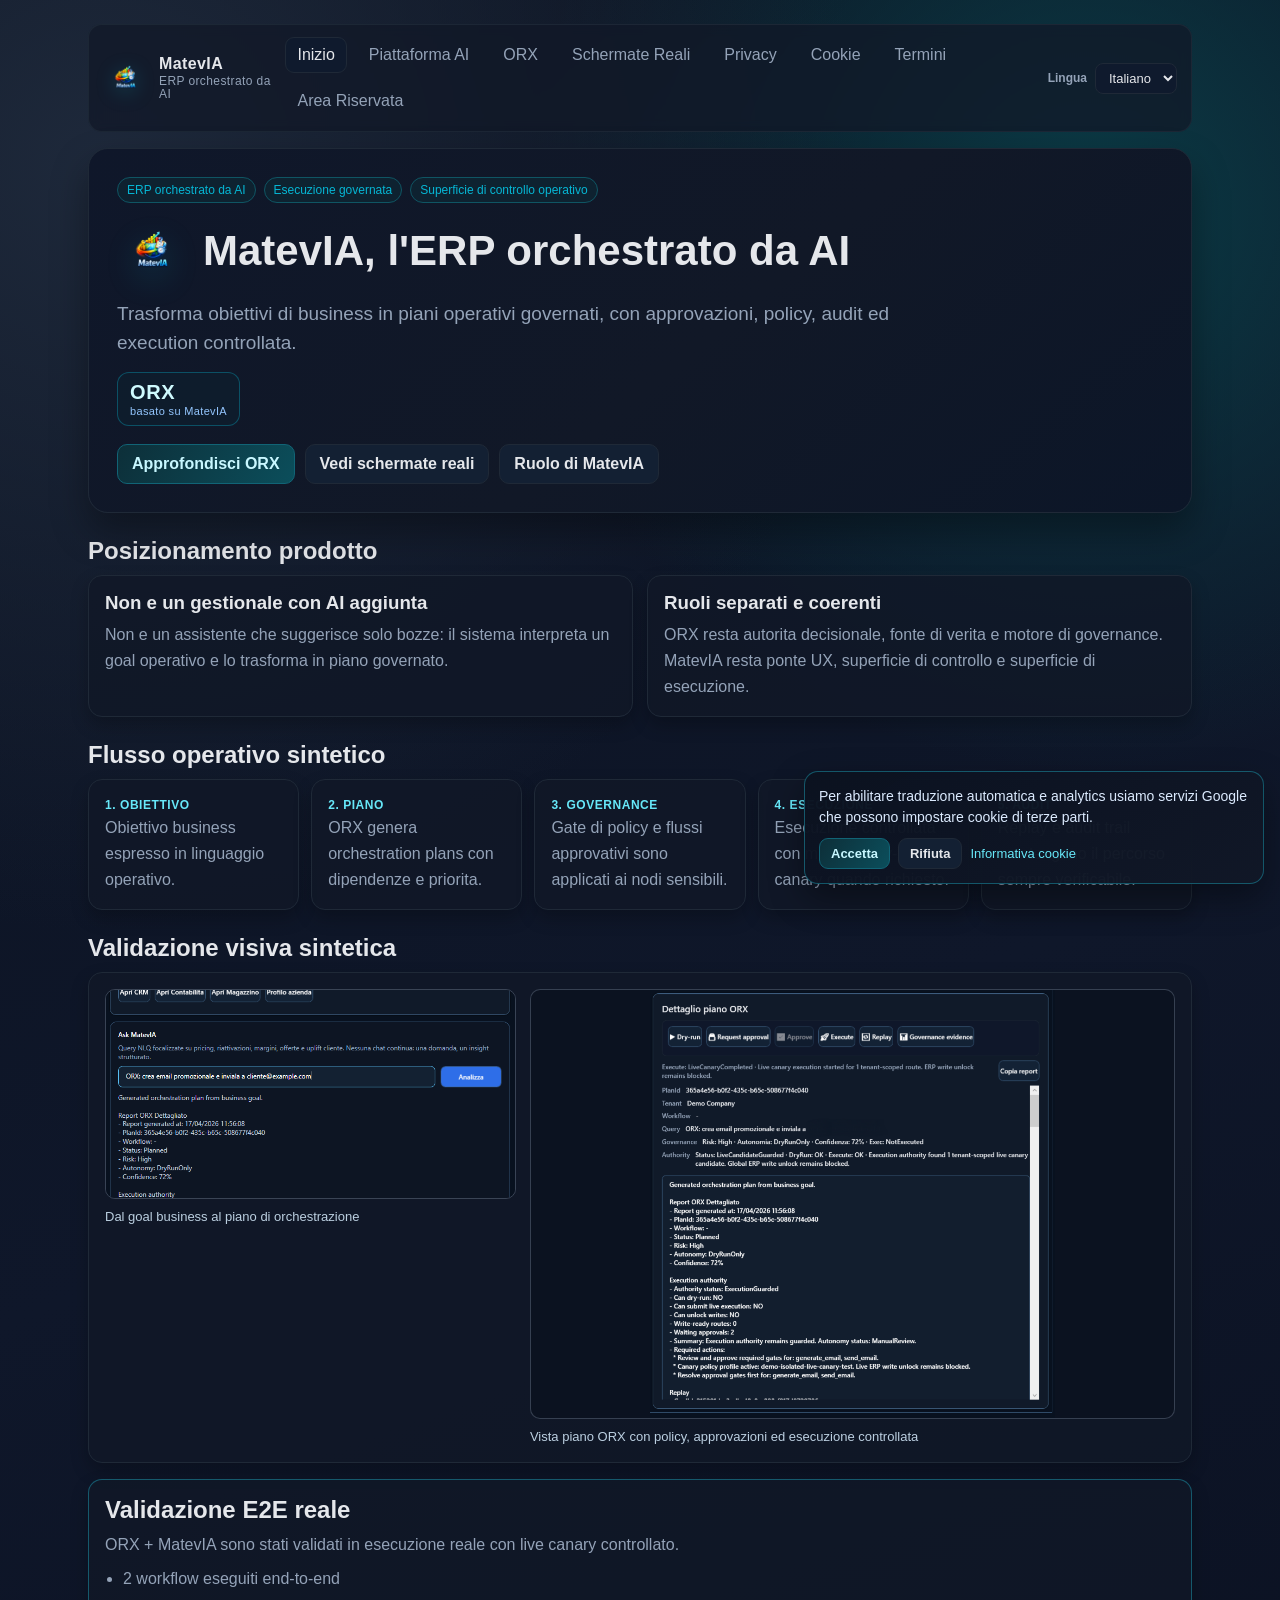
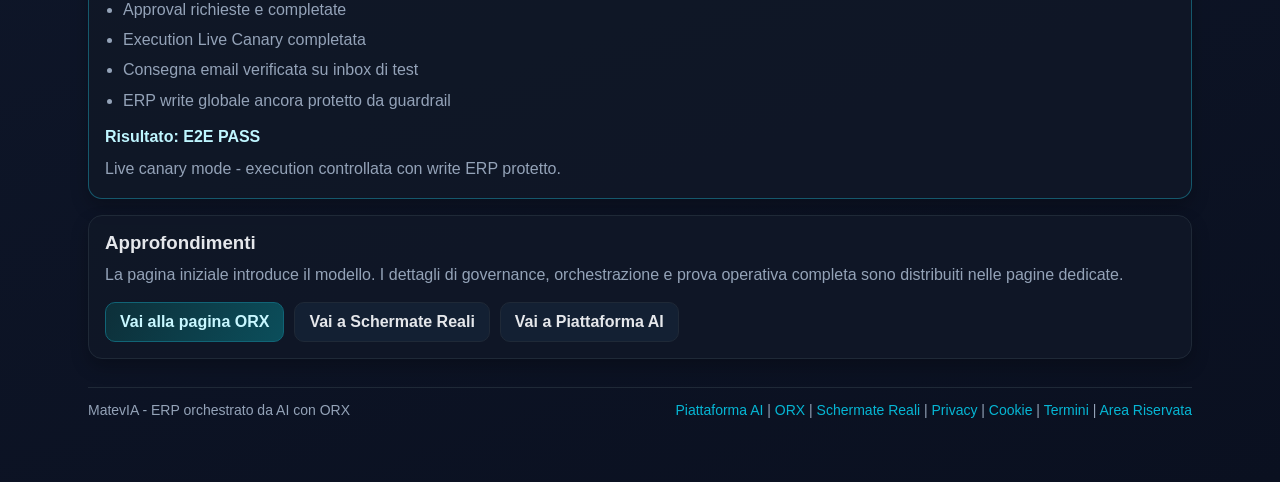
==== commit 844145a0: "Expose private area link" ====
--- a/index.html
+++ b/index.html
@@ -74,6 +74,7 @@
       <a href="/privacy.html">Privacy</a>
       <a href="/cookie-policy.html">Cookie</a>
       <a href="/termini-condizioni.html">Termini</a>
+      <a href="/ecosystem/">Area Riservata</a>
     </div>
     <div class="lang-tools">
       <label class="lang-label" for="lang-switch">Lingua</label>
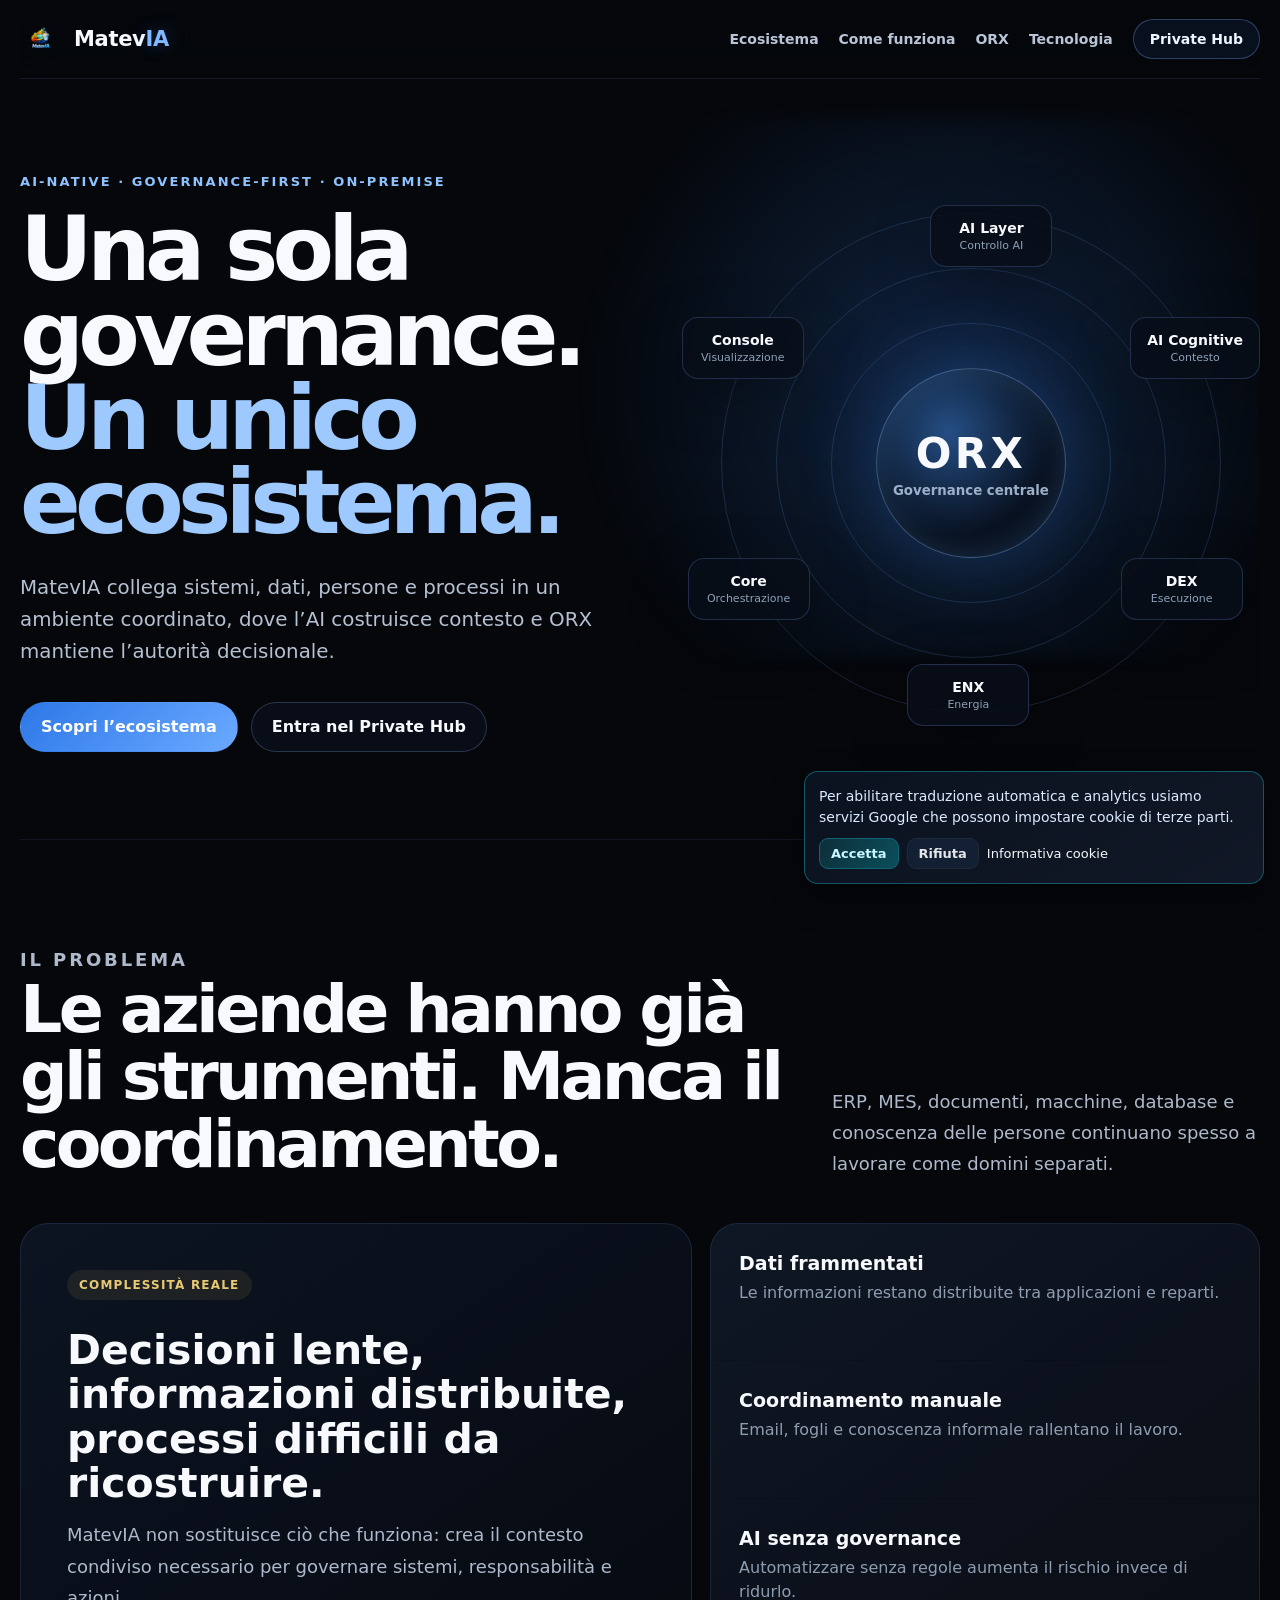
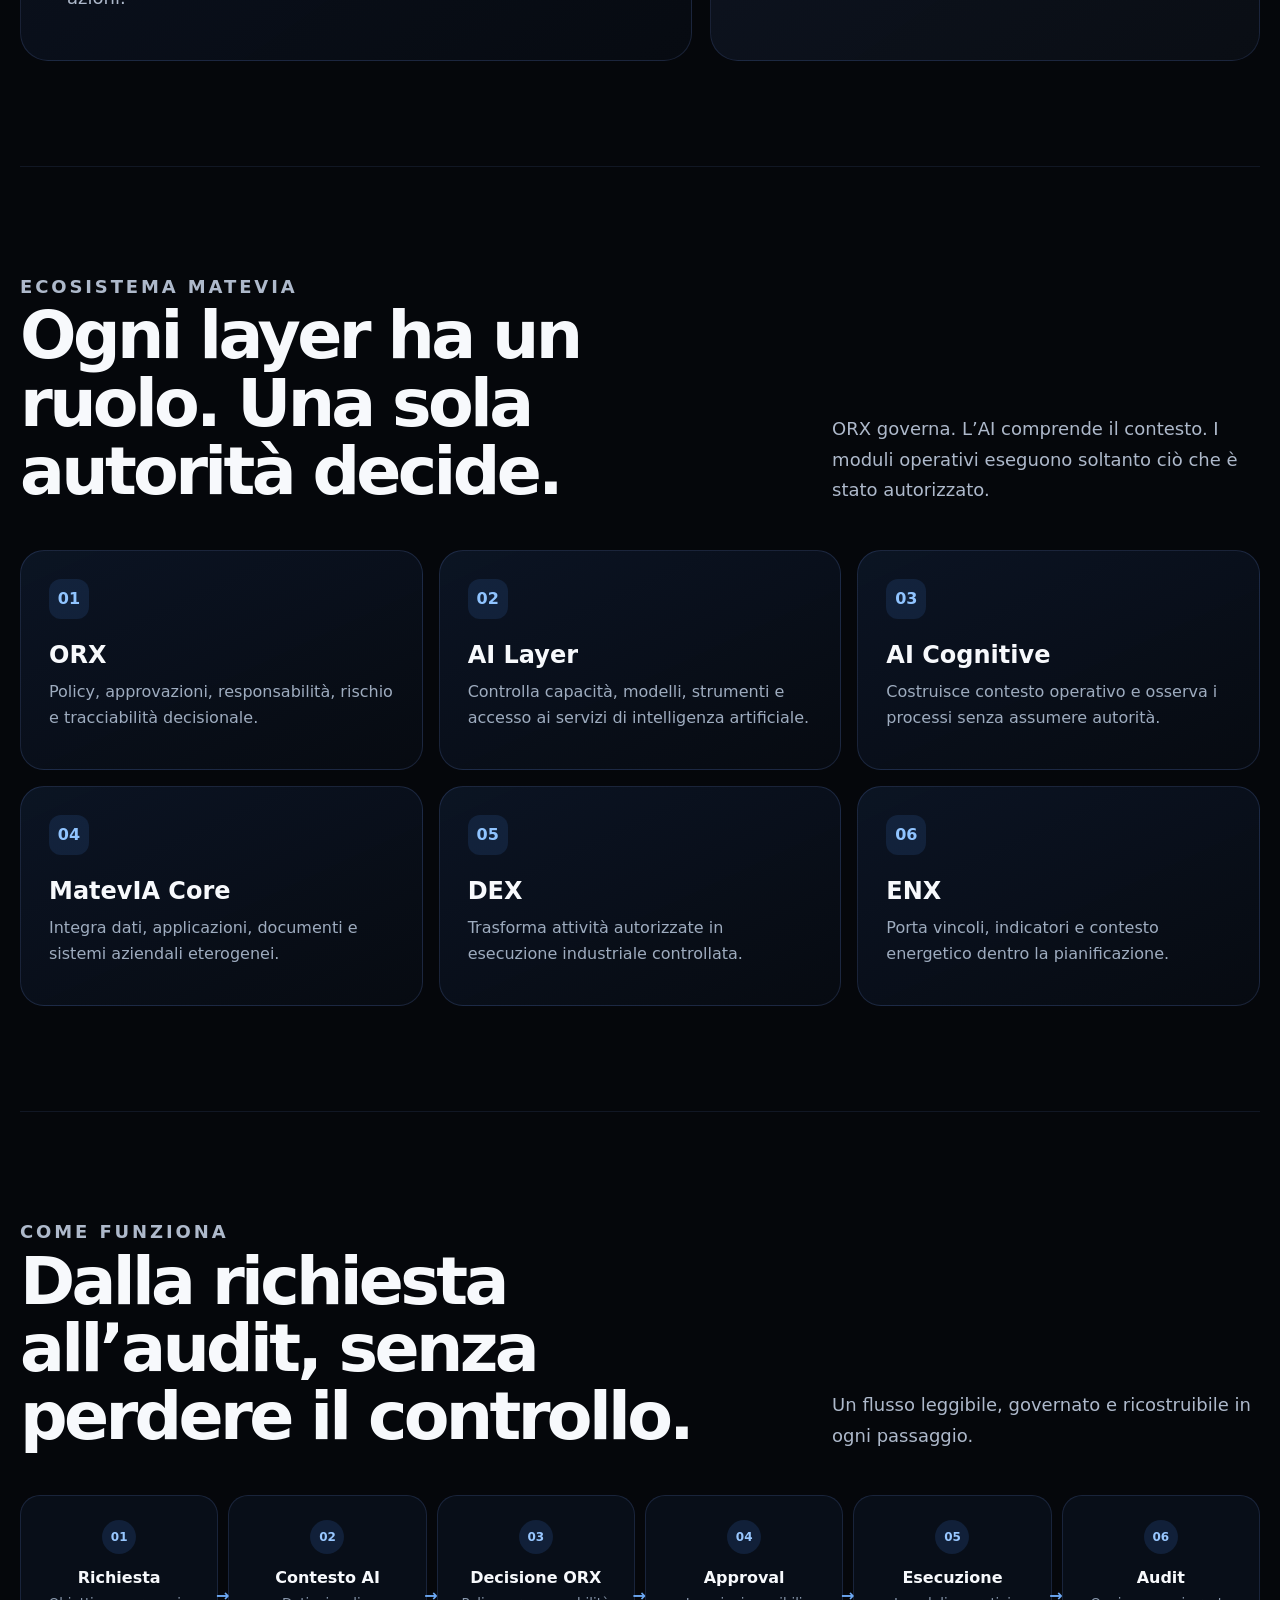
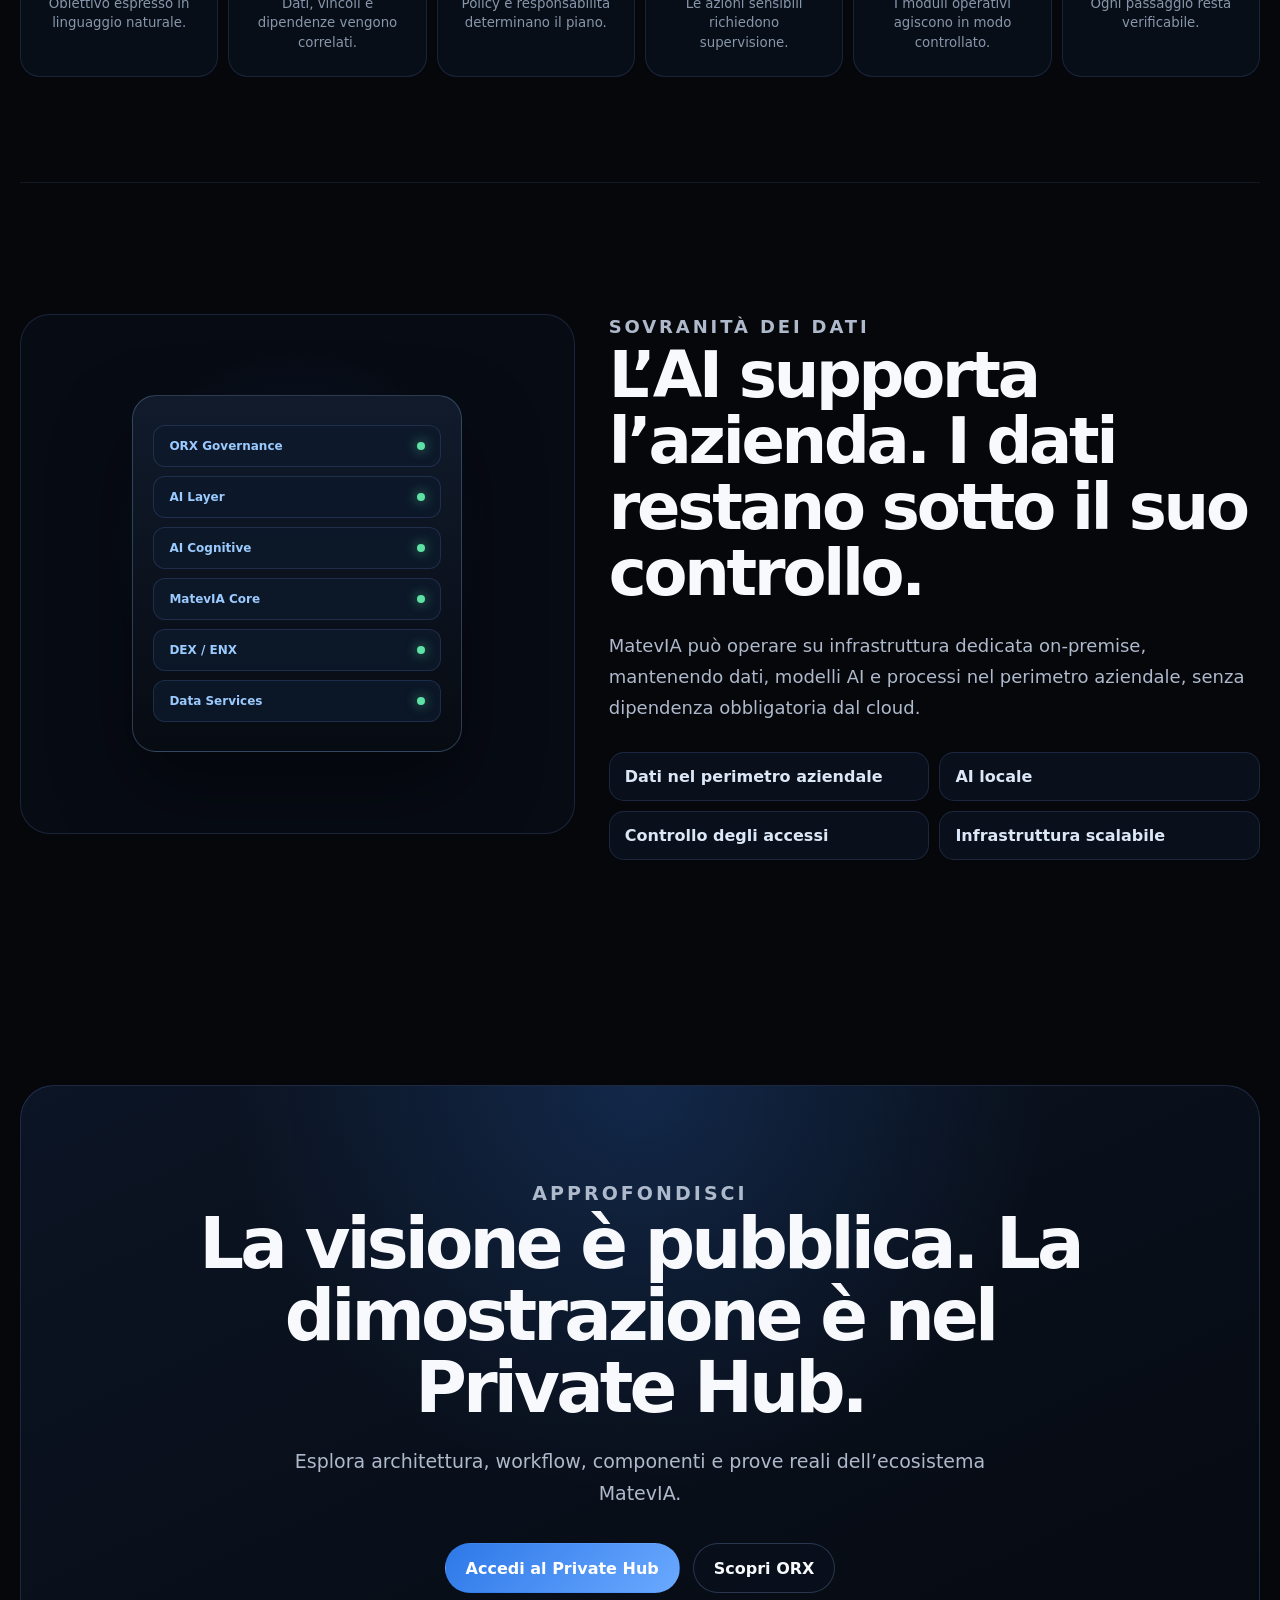
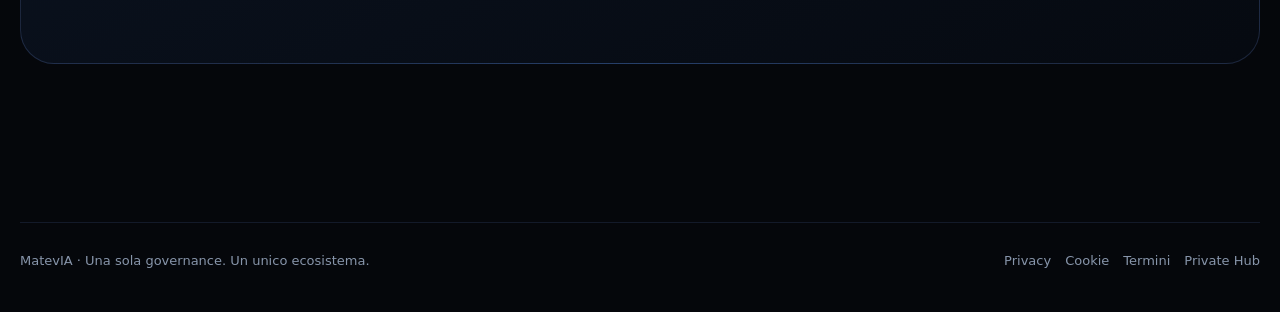
==== commit eb19e5d3: "Redesign public homepage experience" ====
--- a/index.html
+++ b/index.html
@@ -1,292 +1,127 @@
 <!doctype html>
 <html lang="it">
 <head>
-<!-- Google tag (gtag.js) -->
 <script async src="https://www.googletagmanager.com/gtag/js?id=G-W8QB4W5BPP"></script>
-<script>
-  window.dataLayer = window.dataLayer || [];
-  function gtag(){dataLayer.push(arguments);}
-  gtag('js', new Date());
-
-  gtag('config', 'G-W8QB4W5BPP');
-</script>
+<script>window.dataLayer=window.dataLayer||[];function gtag(){dataLayer.push(arguments)}gtag('js',new Date());gtag('config','G-W8QB4W5BPP');</script>
 <meta charset="utf-8">
 <meta name="viewport" content="width=device-width, initial-scale=1">
-<title>MatevIA | ERP orchestrato da AI con ORX</title>
-<meta name="description" content="MatevIA e un ERP AI-native con ORX: trasforma obiettivi in piani operativi, applica governance e controlli, ed esegue in sicurezza con approvazioni, audit e piena tracciabilita.">
+<title>MatevIA | Un unico ecosistema governato</title>
+<meta name="description" content="MatevIA collega sistemi, dati, persone e processi in un unico ecosistema governato, con ORX al centro, AI locale e infrastruttura on-premise.">
 <meta name="robots" content="index,follow,max-image-preview:large">
-<meta name="theme-color" content="#0f172a">
+<meta name="theme-color" content="#05070b">
 <link rel="canonical" href="https://matevia.it/">
 <link rel="stylesheet" href="/assets/site.css">
+<link rel="stylesheet" href="/assets/public-home.css">
 <link rel="icon" href="/assets/favicon.ico" type="image/x-icon">
 <meta property="og:locale" content="it_IT">
 <meta property="og:type" content="website">
 <meta property="og:site_name" content="MatevIA">
-<meta property="og:title" content="MatevIA | ERP orchestrato da AI con ORX">
-<meta property="og:description" content="MatevIA e un ERP AI-native con ORX: trasforma obiettivi in piani operativi, applica governance e controlli, ed esegue in sicurezza con approvazioni, audit e piena tracciabilita.">
+<meta property="og:title" content="MatevIA | Un unico ecosistema governato">
+<meta property="og:description" content="Una sola governance. Un unico ecosistema. Infinite possibilità.">
 <meta property="og:url" content="https://matevia.it/">
 <meta property="og:image" content="https://matevia.it/assets/logo-matevia.png">
-<meta property="og:image:alt" content="Logo MatevIA">
 <meta name="twitter:card" content="summary_large_image">
-<meta name="twitter:title" content="MatevIA | ERP orchestrato da AI con ORX">
-<meta name="twitter:description" content="MatevIA e un ERP AI-native con ORX: trasforma obiettivi in piani operativi, applica governance e controlli, ed esegue in sicurezza con approvazioni, audit e piena tracciabilita.">
+<meta name="twitter:title" content="MatevIA | Un unico ecosistema governato">
+<meta name="twitter:description" content="Una sola governance. Un unico ecosistema. Infinite possibilità.">
 <meta name="twitter:image" content="https://matevia.it/assets/logo-matevia.png">
 <meta name="matevia-ga4-id" content="G-X006Y6LZE6">
-<script type="application/ld+json">
-{
-  "@context": "https://schema.org",
-  "@graph": [
-    {
-      "@type": "Organization",
-      "name": "MatevIA",
-      "url": "https://matevia.it/",
-      "logo": "https://matevia.it/assets/logo-matevia.png",
-      "email": "stona.matteo@gmail.com",
-      "contactPoint": {
-        "@type": "ContactPoint",
-        "contactType": "customer support",
-        "telephone": "+39 392 4402106",
-        "email": "stona.matteo@gmail.com",
-        "availableLanguage": ["it"]
-      }
-    },
-    {
-      "@type": "WebSite",
-      "name": "MatevIA",
-      "url": "https://matevia.it/",
-      "inLanguage": "it-IT"
-    }
-  ]
-}
-</script>
 </head>
-<body>
+<body class="public-home-page">
 <a class="skip-link" href="#main-content">Vai al contenuto principale</a>
-<main id="main-content" class="site-wrap" tabindex="-1">
-  <header role="banner">
-  <nav class="top-nav" aria-label="Navigazione principale">
-    <div class="brand-wrap"><img class="brand-logo" src="/assets/logo-matevia.png" alt="Logo MatevIA"><div class="brand">MatevIA <small>ERP orchestrato da AI</small></div></div>
-    <div class="nav-links">
-      <a class="active" aria-current="page" href="/index.html">Inizio</a>
-      <a href="/piattaforma-ai.html">Piattaforma AI</a>
-      <a href="/orx.html">ORX</a>
-      <a href="/schermate-reali.html">Schermate Reali</a>
-      <a href="/privacy.html">Privacy</a>
-      <a href="/cookie-policy.html">Cookie</a>
-      <a href="/termini-condizioni.html">Termini</a>
-      <a href="/ecosystem/">Area Riservata</a>
-    </div>
-    <div class="lang-tools">
-      <label class="lang-label" for="lang-switch">Lingua</label>
-      <select id="lang-switch" class="lang-select" data-lang-switch aria-label="Seleziona lingua sito">
-        <option value="it">Italiano</option>
-        <option value="en">Inglese</option>
-      </select>
-      <div id="google_translate_element" aria-hidden="true"></div>
-    </div>
-  </nav>
-  </header>
+<div class="public-shell">
+<header role="banner">
+<nav class="public-nav" aria-label="Navigazione principale">
+<a class="public-brand" href="/" aria-label="MatevIA Home"><img src="/assets/logo-matevia.png" alt=""><span>Matev<span class="ia">IA</span></span></a>
+<div class="public-nav-links">
+<a href="#ecosistema">Ecosistema</a>
+<a href="#come-funziona">Come funziona</a>
+<a href="/orx.html">ORX</a>
+<a href="#tecnologia">Tecnologia</a>
+<a class="public-nav-cta" href="/ecosystem/">Private Hub</a>
+</div>
+</nav>
+</header>
 
-  <section class="hero reveal">
-    <div class="badges">
-      <span class="badge">ERP orchestrato da AI</span>
-      <span class="badge">Esecuzione governata</span>
-      <span class="badge">Superficie di controllo operativo</span>
-    </div>
-    <div class="hero-head"><img class="hero-logo" src="/assets/logo-matevia.png" alt="Logo MatevIA"><h1>MatevIA, l'ERP orchestrato da AI</h1></div>
-    <p class="lead">Trasforma obiettivi di business in piani operativi governati, con approvazioni, policy, audit ed execution controllata.</p>
-    <div class="orx-signature" aria-label="ORX basato su MatevIA">
-      <span class="orx-signature-main">ORX</span>
-      <small>basato su MatevIA</small>
-    </div>
-    <div class="cta-row">
-      <a class="btn primary" href="/orx.html">Approfondisci ORX</a>
-      <a class="btn" href="/schermate-reali.html">Vedi schermate reali</a>
-      <a class="btn" href="/piattaforma-ai.html">Ruolo di MatevIA</a>
-    </div>
-  </section>
+<main id="main-content" tabindex="-1">
+<section class="public-hero" aria-labelledby="home-title">
+<div class="public-hero-copy">
+<p class="public-kicker">AI-native · Governance-first · On-premise</p>
+<h1 id="home-title">Una sola governance.<span>Un unico ecosistema.</span></h1>
+<p>MatevIA collega sistemi, dati, persone e processi in un ambiente coordinato, dove l’AI costruisce contesto e ORX mantiene l’autorità decisionale.</p>
+<div class="public-actions">
+<a class="public-btn primary" href="#ecosistema">Scopri l’ecosistema</a>
+<a class="public-btn" href="/ecosystem/">Entra nel Private Hub</a>
+</div>
+</div>
+<div class="public-hero-visual" aria-label="Rappresentazione astratta dell’ecosistema MatevIA">
+<div class="public-orbit one"></div><div class="public-orbit two"></div><div class="public-orbit three"></div>
+<div class="public-core"><div><strong>ORX</strong><small>Governance centrale</small></div></div>
+<div class="public-node n1"><strong>AI Layer</strong><small>Controllo AI</small></div>
+<div class="public-node n2"><strong>AI Cognitive</strong><small>Contesto</small></div>
+<div class="public-node n3"><strong>DEX</strong><small>Esecuzione</small></div>
+<div class="public-node n4"><strong>ENX</strong><small>Energia</small></div>
+<div class="public-node n5"><strong>Core</strong><small>Orchestrazione</small></div>
+<div class="public-node n6"><strong>Console</strong><small>Visualizzazione</small></div>
+</div>
+</section>
 
-  <h2 class="section-title">Posizionamento prodotto</h2>
-  <section class="grid cols-2">
-    <article class="card reveal">
-      <h3>Non e un gestionale con AI aggiunta</h3>
-      <p>Non e un assistente che suggerisce solo bozze: il sistema interpreta un goal operativo e lo trasforma in piano governato.</p>
-    </article>
-    <article class="card reveal">
-      <h3>Ruoli separati e coerenti</h3>
-      <p>ORX resta autorita decisionale, fonte di verita e motore di governance. MatevIA resta ponte UX, superficie di controllo e superficie di esecuzione.</p>
-    </article>
-  </section>
+<section class="public-section" aria-labelledby="problema-title">
+<div class="public-section-heading"><div><p class="public-kicker">Il problema</p><h2 id="problema-title">Le aziende hanno già gli strumenti. Manca il coordinamento.</h2></div><p>ERP, MES, documenti, macchine, database e conoscenza delle persone continuano spesso a lavorare come domini separati.</p></div>
+<div class="public-problem-grid">
+<article class="public-problem-main"><span class="signal">Complessità reale</span><h3>Decisioni lente, informazioni distribuite, processi difficili da ricostruire.</h3><p>MatevIA non sostituisce ciò che funziona: crea il contesto condiviso necessario per governare sistemi, responsabilità e azioni.</p></article>
+<div class="public-problem-side">
+<div class="public-problem-item"><strong>Dati frammentati</strong><span>Le informazioni restano distribuite tra applicazioni e reparti.</span></div>
+<div class="public-problem-item"><strong>Coordinamento manuale</strong><span>Email, fogli e conoscenza informale rallentano il lavoro.</span></div>
+<div class="public-problem-item"><strong>AI senza governance</strong><span>Automatizzare senza regole aumenta il rischio invece di ridurlo.</span></div>
+</div>
+</div>
+</section>
 
-  <h2 class="section-title">Flusso operativo sintetico</h2>
-  <section class="workflow-steps compact-steps">
-    <article class="card reveal workflow-step">
-      <p class="step-label">1. Obiettivo</p>
-      <p>Obiettivo business espresso in linguaggio operativo.</p>
-    </article>
-    <article class="card reveal workflow-step">
-      <p class="step-label">2. Piano</p>
-      <p>ORX genera orchestration plans con dipendenze e priorita.</p>
-    </article>
-    <article class="card reveal workflow-step">
-      <p class="step-label">3. Governance</p>
-      <p>Gate di policy e flussi approvativi sono applicati ai nodi sensibili.</p>
-    </article>
-    <article class="card reveal workflow-step">
-      <p class="step-label">4. Esecuzione</p>
-      <p>Esecuzione controllata con modalita dry-run o canary quando richiesto.</p>
-    </article>
-    <article class="card reveal workflow-step">
-      <p class="step-label">5. Audit</p>
-      <p>Replay e audit trail mantengono il percorso sempre verificabile.</p>
-    </article>
-  </section>
+<section class="public-section" id="ecosistema" aria-labelledby="ecosistema-title">
+<div class="public-section-heading"><div><p class="public-kicker">Ecosistema MatevIA</p><h2 id="ecosistema-title">Ogni layer ha un ruolo. Una sola autorità decide.</h2></div><p>ORX governa. L’AI comprende il contesto. I moduli operativi eseguono soltanto ciò che è stato autorizzato.</p></div>
+<div class="public-ecosystem-preview">
+<article class="public-layer-card"><span>01</span><h3>ORX</h3><p>Policy, approvazioni, responsabilità, rischio e tracciabilità decisionale.</p></article>
+<article class="public-layer-card"><span>02</span><h3>AI Layer</h3><p>Controlla capacità, modelli, strumenti e accesso ai servizi di intelligenza artificiale.</p></article>
+<article class="public-layer-card"><span>03</span><h3>AI Cognitive</h3><p>Costruisce contesto operativo e osserva i processi senza assumere autorità.</p></article>
+<article class="public-layer-card"><span>04</span><h3>MatevIA Core</h3><p>Integra dati, applicazioni, documenti e sistemi aziendali eterogenei.</p></article>
+<article class="public-layer-card"><span>05</span><h3>DEX</h3><p>Trasforma attività autorizzate in esecuzione industriale controllata.</p></article>
+<article class="public-layer-card"><span>06</span><h3>ENX</h3><p>Porta vincoli, indicatori e contesto energetico dentro la pianificazione.</p></article>
+</div>
+</section>
 
-  <h2 class="section-title">Validazione visiva sintetica</h2>
-  <section class="card reveal proof-card">
-    <div class="proof-grid compact-proof">
-      <figure class="proof-compact">
-        <img src="/images/matevia-nlq-orx-request.PNG" alt="Richiesta business NLQ verso ORX">
-        <figcaption>Dal goal business al piano di orchestrazione</figcaption>
-      </figure>
-      <figure class="proof-main">
-        <button class="proof-image-trigger" type="button" data-home-lightbox-open aria-haspopup="dialog" aria-controls="home-lightbox" aria-label="Apri vista completa piano ORX">
-          <img src="/images/matevia-orx-plans-view.PNG" alt="Vista ORX plans con governance e execution controllata">
-        </button>
-        <figcaption>Vista piano ORX con policy, approvazioni ed esecuzione controllata</figcaption>
-      </figure>
-    </div>
-  </section>
+<section class="public-section" id="come-funziona" aria-labelledby="workflow-title">
+<div class="public-section-heading"><div><p class="public-kicker">Come funziona</p><h2 id="workflow-title">Dalla richiesta all’audit, senza perdere il controllo.</h2></div><p>Un flusso leggibile, governato e ricostruibile in ogni passaggio.</p></div>
+<div class="public-workflow">
+<div class="public-step"><span>01</span><strong>Richiesta</strong><small>Obiettivo espresso in linguaggio naturale.</small></div>
+<div class="public-step"><span>02</span><strong>Contesto AI</strong><small>Dati, vincoli e dipendenze vengono correlati.</small></div>
+<div class="public-step"><span>03</span><strong>Decisione ORX</strong><small>Policy e responsabilità determinano il piano.</small></div>
+<div class="public-step"><span>04</span><strong>Approval</strong><small>Le azioni sensibili richiedono supervisione.</small></div>
+<div class="public-step"><span>05</span><strong>Esecuzione</strong><small>I moduli operativi agiscono in modo controllato.</small></div>
+<div class="public-step"><span>06</span><strong>Audit</strong><small>Ogni passaggio resta verificabile.</small></div>
+</div>
+</section>
 
-  <section class="card reveal e2e-summary-card">
-    <h2 class="section-title section-title-inline">Validazione E2E reale</h2>
-    <p>ORX + MatevIA sono stati validati in esecuzione reale con live canary controllato.</p>
-    <ul class="list" style="margin-top:8px">
-      <li>2 workflow eseguiti end-to-end</li>
-      <li>Approval richieste e completate</li>
-      <li>Execution Live Canary completata</li>
-      <li>Consegna email verificata su inbox di test</li>
-      <li>ERP write globale ancora protetto da guardrail</li>
-    </ul>
-    <p class="e2e-result">Risultato: E2E PASS</p>
-    <p class="muted" style="margin-top:6px">Live canary mode - execution controllata con write ERP protetto.</p>
-  </section>
+<section class="public-section public-sovereignty" id="tecnologia" aria-labelledby="sovranita-title">
+<div class="public-server" aria-label="Server on-premise MatevIA senza riferimento a produttori">
+<div class="public-server-frame">
+<div class="public-server-slot"><span>ORX Governance</span><i></i></div>
+<div class="public-server-slot"><span>AI Layer</span><i></i></div>
+<div class="public-server-slot"><span>AI Cognitive</span><i></i></div>
+<div class="public-server-slot"><span>MatevIA Core</span><i></i></div>
+<div class="public-server-slot"><span>DEX / ENX</span><i></i></div>
+<div class="public-server-slot"><span>Data Services</span><i></i></div>
+</div>
+</div>
+<div class="public-sovereignty-copy"><p class="public-kicker">Sovranità dei dati</p><h2 id="sovranita-title">L’AI supporta l’azienda. I dati restano sotto il suo controllo.</h2><p>MatevIA può operare su infrastruttura dedicata on-premise, mantenendo dati, modelli AI e processi nel perimetro aziendale, senza dipendenza obbligatoria dal cloud.</p><div class="public-pill-grid"><div class="public-pill">Dati nel perimetro aziendale</div><div class="public-pill">AI locale</div><div class="public-pill">Controllo degli accessi</div><div class="public-pill">Infrastruttura scalabile</div></div></div>
+</section>
 
-  <section class="card reveal closing-card">
-    <h3>Approfondimenti</h3>
-    <p>La pagina iniziale introduce il modello. I dettagli di governance, orchestrazione e prova operativa completa sono distribuiti nelle pagine dedicate.</p>
-    <div class="cta-row" style="margin-top:14px">
-      <a class="btn primary" href="/orx.html">Vai alla pagina ORX</a>
-      <a class="btn" href="/schermate-reali.html">Vai a Schermate Reali</a>
-      <a class="btn" href="/piattaforma-ai.html">Vai a Piattaforma AI</a>
-    </div>
-  </section>
-
-  <footer role="contentinfo">
-    <span>MatevIA - ERP orchestrato da AI con ORX</span>
-    <span>
-      <a href="/piattaforma-ai.html">Piattaforma AI</a> |
-      <a href="/orx.html">ORX</a> |
-      <a href="/schermate-reali.html">Schermate Reali</a> |
-      <a href="/privacy.html">Privacy</a> |
-      <a href="/cookie-policy.html">Cookie</a> |
-      <a href="/termini-condizioni.html">Termini</a> |
-      <a href="/ecosystem/">Area Riservata</a>
-    </span>
-  </footer>
+<section class="public-final" aria-labelledby="final-title"><div class="public-final-box"><p class="public-kicker">Approfondisci</p><h2 id="final-title">La visione è pubblica. La dimostrazione è nel Private Hub.</h2><p>Esplora architettura, workflow, componenti e prove reali dell’ecosistema MatevIA.</p><div class="public-actions" style="justify-content:center"><a class="public-btn primary" href="/ecosystem/">Accedi al Private Hub</a><a class="public-btn" href="/orx.html">Scopri ORX</a></div></div></section>
 </main>
 
-<div class="lightbox" id="home-lightbox" aria-hidden="true" hidden>
-  <div class="lightbox-overlay" id="home-lightbox-overlay">
-    <div class="lightbox-dialog" role="dialog" aria-modal="true" aria-labelledby="home-lightbox-title">
-      <button class="lightbox-close" type="button" data-home-lightbox-close aria-label="Chiudi vista fullscreen">X</button>
-      <p class="lightbox-title" id="home-lightbox-title">Piano di orchestrazione ORX</p>
-      <img src="/images/matevia-orx-plans-view.PNG" alt="Vista ORX completa con piano, governance e approvazioni">
-    </div>
-  </div>
+<footer class="public-footer" role="contentinfo"><span>MatevIA · Una sola governance. Un unico ecosistema.</span><span class="public-footer-links"><a href="/privacy.html">Privacy</a><a href="/cookie-policy.html">Cookie</a><a href="/termini-condizioni.html">Termini</a><a href="/ecosystem/">Private Hub</a></span></footer>
 </div>
-
-<script>
-(function(){
-  const lightbox = document.getElementById('home-lightbox');
-  const overlay = document.getElementById('home-lightbox-overlay');
-  const openButton = document.querySelector('[data-home-lightbox-open]');
-  const closeButton = lightbox ? lightbox.querySelector('[data-home-lightbox-close]') : null;
-  let lastFocusedElement = null;
-
-  if (!lightbox || !overlay || !openButton || !closeButton) {
-    return;
-  }
-
-  const focusableSelector = 'button,[href],input,select,textarea,[tabindex]:not([tabindex="-1"])';
-  const trapFocus = function(event){
-    if (event.key !== 'Tab' || lightbox.hidden) {
-      return;
-    }
-
-    const focusable = Array.from(lightbox.querySelectorAll(focusableSelector))
-      .filter(function(node){
-        return !node.hasAttribute('disabled') && node.getClientRects().length > 0;
-      });
-
-    if (focusable.length === 0) {
-      event.preventDefault();
-      return;
-    }
-
-    const first = focusable[0];
-    const last = focusable[focusable.length - 1];
-
-    if (event.shiftKey && document.activeElement === first) {
-      event.preventDefault();
-      last.focus();
-      return;
-    }
-
-    if (!event.shiftKey && document.activeElement === last) {
-      event.preventDefault();
-      first.focus();
-    }
-  };
-
-  const closeLightbox = function(){
-    lightbox.hidden = true;
-    lightbox.setAttribute('aria-hidden', 'true');
-    document.body.classList.remove('lightbox-open');
-    if (lastFocusedElement && typeof lastFocusedElement.focus === 'function') {
-      lastFocusedElement.focus();
-      return;
-    }
-    openButton.focus();
-  };
-
-  openButton.addEventListener('click', function(){
-    lastFocusedElement = document.activeElement;
-    lightbox.hidden = false;
-    lightbox.setAttribute('aria-hidden', 'false');
-    document.body.classList.add('lightbox-open');
-    closeButton.focus();
-  });
-
-  closeButton.addEventListener('click', closeLightbox);
-
-  overlay.addEventListener('click', function(event){
-    if (event.target === overlay) {
-      closeLightbox();
-    }
-  });
-
-  document.addEventListener('keydown', function(event){
-    if (event.key === 'Escape' && !lightbox.hidden) {
-      closeLightbox();
-    }
-  });
-
-  lightbox.addEventListener('keydown', trapFocus);
-})();
-</script>
 <script src="/assets/consent.js" defer></script>
 <script src="/assets/translator.js" defer></script>
 <script src="/assets/analytics.js" defer></script>
 </body>
-</html>
+</html>
--- a/assets/site.css
+++ b/assets/site.css
@@ -235,6 +235,16 @@
   flex-direction:column;
   justify-content:center;
 }
+.ecosystem-login-intro p{
+  margin:10px 0 0;
+  color:var(--muted);
+  font-size:17px;
+  line-height:1.62;
+}
+.ecosystem-login-intro p:first-child{
+  color:#dff7fb;
+  font-weight:700;
+}
 .ecosystem-kicker{
   margin:0 0 8px;
   color:#a5f3fc;
@@ -302,6 +312,142 @@
   box-shadow:0 18px 36px rgba(0,0,0,.34);
 }
 .ecosystem-section{margin-top:24px}
+.ecosystem-origins{
+  border:1px solid rgba(148,163,184,.22);
+  border-radius:16px;
+  padding:18px;
+  background:
+    linear-gradient(150deg, rgba(11,18,32,.72) 0%, rgba(17,24,39,.66) 100%);
+}
+.ecosystem-origins .section-title{
+  margin-top:0;
+}
+.ecosystem-origin-intro{
+  margin:0 0 14px;
+  color:#e0f2fe;
+  font-size:18px;
+  font-weight:700;
+  line-height:1.5;
+}
+.ecosystem-origin-block{
+  margin-top:16px;
+}
+.ecosystem-origin-block h3{
+  margin:0 0 8px;
+  color:#f8fafc;
+  font-size:22px;
+}
+.ecosystem-origin-block p{
+  margin:8px 0 0;
+  color:#cbd5e1;
+  line-height:1.7;
+}
+.ecosystem-origin-closing{
+  color:#dff7fb !important;
+  font-weight:700;
+}
+.ecosystem-validation-pack{
+  border:1px solid rgba(56,189,248,.24);
+  border-radius:16px;
+  padding:18px;
+  background:
+    radial-gradient(circle at 95% 0%, rgba(34,211,238,.12) 0%, transparent 34%),
+    rgba(17,24,39,.68);
+}
+.ecosystem-validation-pack .section-title{
+  margin-top:0;
+}
+.ecosystem-pack-intro{
+  margin:0 0 14px;
+  color:#cbd5e1;
+  line-height:1.65;
+}
+.ecosystem-validation-summary{
+  display:grid;
+  grid-template-columns:repeat(4,minmax(0,1fr));
+  gap:10px;
+}
+.ecosystem-validation-summary-card{
+  border:1px solid rgba(148,163,184,.18);
+  border-radius:12px;
+  padding:12px;
+  background:rgba(11,18,32,.72);
+}
+.ecosystem-summary-label{
+  display:block;
+  color:#94a3b8;
+  font-size:12px;
+  font-weight:700;
+  text-transform:uppercase;
+  letter-spacing:.5px;
+}
+.ecosystem-validation-summary-card strong{
+  display:block;
+  margin-top:5px;
+  color:#dff7fb;
+  font-size:22px;
+}
+.ecosystem-validation-summary-card p{
+  margin:7px 0 0;
+  color:#cbd5e1;
+  font-size:13px;
+  line-height:1.5;
+}
+.ecosystem-validation-pack h3{
+  margin:18px 0 9px;
+  color:#f8fafc;
+  font-size:20px;
+}
+.ecosystem-table-wrap{
+  overflow:auto;
+  border:1px solid rgba(148,163,184,.2);
+  border-radius:12px;
+}
+.ecosystem-test-table{
+  width:100%;
+  min-width:840px;
+  border-collapse:collapse;
+  font-size:13px;
+}
+.ecosystem-test-table th,
+.ecosystem-test-table td{
+  border-bottom:1px solid rgba(148,163,184,.16);
+  padding:10px;
+  text-align:left;
+  vertical-align:top;
+}
+.ecosystem-test-table th{
+  background:#0b1220;
+  color:#c8f7ff;
+  font-size:12px;
+  text-transform:uppercase;
+  letter-spacing:.45px;
+}
+.ecosystem-test-table td{
+  color:#d1d5db;
+  line-height:1.45;
+}
+.ecosystem-test-table tr:last-child td{
+  border-bottom:0;
+}
+.ecosystem-readiness-grid{
+  display:grid;
+  grid-template-columns:repeat(2,minmax(0,1fr));
+  gap:14px;
+  margin-top:16px;
+}
+.ecosystem-readiness-grid article{
+  border:1px solid rgba(148,163,184,.18);
+  border-radius:12px;
+  padding:14px;
+  background:rgba(11,18,32,.58);
+}
+.ecosystem-source-note{
+  margin:14px 0 0;
+  color:#94a3b8;
+  font-size:12px;
+  line-height:1.55;
+}
 .ecosystem-overview-grid{
   display:grid;
   grid-template-columns:minmax(0,1.25fr) minmax(260px,.75fr);
@@ -798,6 +944,8 @@
   .ecosystem-login-shell,
   .ecosystem-overview-grid,
   .ecosystem-evidence-grid{grid-template-columns:1fr}
+  .ecosystem-validation-summary,
+  .ecosystem-readiness-grid{grid-template-columns:repeat(2,minmax(0,1fr))}
   .ecosystem-layers{grid-template-columns:repeat(2,minmax(0,1fr))}
   .ecosystem-layer-subtitle{min-height:0}
 }
@@ -818,6 +966,8 @@
   .ecosystem-private-top{align-items:flex-start;flex-direction:column}
   .ecosystem-layers,
   .ecosystem-metrics,
+  .ecosystem-validation-summary,
+  .ecosystem-readiness-grid,
   .ecosystem-validation-list{grid-template-columns:1fr}
   .ecosystem-flow{align-items:flex-start;flex-direction:column}
   .ecosystem-flow span:not(:last-child)::after{content:none}
--- a/assets/public-home.css
+++ b/assets/public-home.css
@@ -0,0 +1 @@
+body.public-home-page{margin:0;background:#05070b;color:#f7f9fc;font-family:Inter,ui-sans-serif,system-ui,-apple-system,BlinkMacSystemFont,"Segoe UI",sans-serif}.public-home-page *{box-sizing:border-box}.public-home-page a{color:inherit}.public-shell{width:min(1500px,calc(100% - 40px));margin:0 auto}.public-nav{position:sticky;top:0;z-index:100;display:flex;align-items:center;justify-content:space-between;gap:24px;padding:18px 0;background:linear-gradient(180deg,rgba(5,7,11,.96),rgba(5,7,11,.78));backdrop-filter:blur(18px);border-bottom:1px solid rgba(126,164,255,.12)}.public-brand{display:flex;align-items:center;gap:12px;text-decoration:none;font-weight:800;letter-spacing:-.02em}.public-brand img{width:42px;height:42px;object-fit:contain}.public-brand span{font-size:21px}.public-brand .ia{color:#80b9ff;text-shadow:0 0 18px rgba(73,149,255,.35)}.public-nav-links{display:flex;align-items:center;gap:20px}.public-nav-links a{text-decoration:none;color:#b9c4d6;font-size:14px;font-weight:700}.public-nav-links a:hover,.public-nav-links a:focus-visible{color:#fff}.public-nav-cta{padding:11px 16px;border:1px solid rgba(126,164,255,.32);border-radius:999px;background:rgba(12,22,38,.72);color:#eef5ff!important}.public-hero{position:relative;min-height:760px;display:grid;grid-template-columns:minmax(0,1.02fr) minmax(420px,.98fr);gap:60px;align-items:center;padding:92px 0 84px;overflow:hidden}.public-hero::before{content:"";position:absolute;inset:5% -15% auto 35%;height:540px;background:radial-gradient(circle,rgba(54,137,255,.22),transparent 66%);filter:blur(8px);pointer-events:none}.public-kicker{margin:0 0 18px;color:#8fc3ff;font-size:13px;font-weight:800;letter-spacing:.16em;text-transform:uppercase}.public-hero h1{max-width:850px;margin:0;font-size:clamp(54px,7vw,104px);line-height:.94;letter-spacing:-.065em}.public-hero h1 span{display:block;color:#9dc9ff}.public-hero-copy>p:not(.public-kicker){max-width:720px;margin:28px 0 0;color:#b5c0d1;font-size:clamp(19px,1.55vw,24px);line-height:1.6}.public-actions{display:flex;flex-wrap:wrap;gap:13px;margin-top:34px}.public-btn{display:inline-flex;align-items:center;justify-content:center;min-height:50px;padding:13px 20px;border:1px solid rgba(140,177,231,.25);border-radius:999px;text-decoration:none;font-weight:800;background:rgba(10,17,29,.76);transition:.2s ease}.public-btn:hover,.public-btn:focus-visible{transform:translateY(-2px);border-color:rgba(112,179,255,.62);box-shadow:0 18px 45px rgba(33,111,218,.16)}.public-btn.primary{background:linear-gradient(135deg,#2d78e8,#6aa9ff);color:#fff;border-color:transparent}.public-hero-visual{position:relative;min-height:560px;display:grid;place-items:center}.public-orbit{position:absolute;border:1px solid rgba(109,164,255,.18);border-radius:50%;animation:public-spin 28s linear infinite}.public-orbit.one{width:500px;height:500px}.public-orbit.two{width:390px;height:390px;animation-direction:reverse;animation-duration:22s}.public-orbit.three{width:280px;height:280px;animation-duration:18s}.public-core{position:relative;z-index:2;width:190px;height:190px;display:grid;place-items:center;border:1px solid rgba(136,189,255,.38);border-radius:50%;background:radial-gradient(circle at 38% 34%,rgba(75,155,255,.38),rgba(8,16,30,.95) 62%);box-shadow:0 0 80px rgba(56,139,255,.28),inset 0 0 32px rgba(112,183,255,.18);text-align:center}.public-core strong{display:block;font-size:42px;letter-spacing:.08em}.public-core small{display:block;margin-top:5px;color:#9cb0c9;font-weight:700}.public-node{position:absolute;z-index:3;display:grid;place-items:center;min-width:122px;padding:14px 16px;border:1px solid rgba(126,164,255,.22);border-radius:16px;background:rgba(8,14,25,.88);box-shadow:0 18px 60px rgba(0,0,0,.28);text-align:center}.public-node strong{font-size:14px}.public-node small{margin-top:3px;color:#8ea0b7;font-size:11px}.public-node.n1{top:4%;left:43%}.public-node.n2{top:24%;right:0}.public-node.n3{bottom:22%;right:3%}.public-node.n4{bottom:3%;left:39%}.public-node.n5{bottom:22%;left:1%}.public-node.n6{top:24%;left:0}.public-section{padding:105px 0;border-top:1px solid rgba(126,164,255,.1)}.public-section-heading{display:grid;grid-template-columns:minmax(0,1fr) minmax(300px,.56fr);gap:48px;align-items:end;margin-bottom:44px}.public-section-heading h2{max-width:900px;margin:0;font-size:clamp(40px,5.2vw,72px);line-height:1.02;letter-spacing:-.055em}.public-section-heading p{margin:0;color:#aeb9cb;font-size:18px;line-height:1.7}.public-problem-grid{display:grid;grid-template-columns:1.1fr .9fr;gap:18px}.public-problem-main,.public-problem-side{border:1px solid rgba(126,164,255,.15);border-radius:28px;background:linear-gradient(145deg,rgba(14,23,39,.82),rgba(7,11,18,.96))}.public-problem-main{padding:46px}.public-problem-main .signal{display:inline-flex;padding:8px 12px;border-radius:999px;background:rgba(201,168,76,.1);color:#e7ca73;font-size:12px;font-weight:800;text-transform:uppercase;letter-spacing:.1em}.public-problem-main h3{margin:28px 0 14px;font-size:clamp(31px,3.2vw,48px);line-height:1.08}.public-problem-main p{max-width:760px;margin:0;color:#aeb9cb;font-size:18px;line-height:1.75}.public-problem-side{display:grid;gap:1px;overflow:hidden}.public-problem-item{padding:28px;background:rgba(255,255,255,.012)}.public-problem-item strong{display:block;font-size:19px}.public-problem-item span{display:block;margin-top:7px;color:#8f9db1;line-height:1.55}.public-ecosystem-preview{position:relative;display:grid;grid-template-columns:repeat(3,minmax(0,1fr));gap:16px}.public-layer-card{min-height:220px;padding:28px;border:1px solid rgba(126,164,255,.16);border-radius:24px;background:linear-gradient(155deg,rgba(13,23,40,.85),rgba(7,11,18,.96));transition:.2s ease}.public-layer-card:hover{transform:translateY(-4px);border-color:rgba(111,174,255,.42)}.public-layer-card span{display:inline-grid;place-items:center;width:40px;height:40px;border-radius:12px;background:rgba(76,145,255,.12);color:#90c4ff;font-weight:900}.public-layer-card h3{margin:22px 0 10px;font-size:24px}.public-layer-card p{margin:0;color:#9eacbf;line-height:1.65}.public-workflow{display:grid;grid-template-columns:repeat(6,minmax(0,1fr));gap:10px}.public-step{position:relative;padding:24px 18px;border:1px solid rgba(126,164,255,.15);border-radius:20px;background:rgba(10,17,29,.78);text-align:center}.public-step:not(:last-child)::after{content:"→";position:absolute;right:-12px;top:50%;z-index:2;color:#6da9f5;font-weight:900}.public-step span{display:inline-grid;place-items:center;width:34px;height:34px;border-radius:50%;background:rgba(76,145,255,.14);color:#98c7ff;font-size:12px;font-weight:900}.public-step strong{display:block;margin-top:14px;font-size:16px}.public-step small{display:block;margin-top:7px;color:#8796aa;line-height:1.45}.public-sovereignty{display:grid;grid-template-columns:.92fr 1.08fr;gap:34px;align-items:center}.public-server{position:relative;min-height:520px;display:grid;place-items:center;border:1px solid rgba(126,164,255,.16);border-radius:30px;background:radial-gradient(circle at 50% 44%,rgba(50,132,255,.16),transparent 48%),rgba(8,13,22,.88);overflow:hidden}.public-server-frame{width:min(330px,75%);padding:20px;border:1px solid rgba(139,182,235,.28);border-radius:24px;background:linear-gradient(180deg,#111b2c,#070b12);box-shadow:0 35px 80px rgba(0,0,0,.45)}.public-server-slot{display:flex;align-items:center;justify-content:space-between;margin:9px 0;padding:13px 15px;border:1px solid rgba(126,164,255,.16);border-radius:12px;background:rgba(13,25,43,.8)}.public-server-slot span{color:#9bcaff;font-size:12px;font-weight:800}.public-server-slot i{width:8px;height:8px;border-radius:50%;background:#5de1a5;box-shadow:0 0 12px rgba(93,225,165,.7)}.public-sovereignty-copy h2{margin:0;font-size:clamp(40px,5vw,68px);line-height:1.03;letter-spacing:-.05em}.public-sovereignty-copy>p{margin:24px 0 0;color:#aeb9cb;font-size:18px;line-height:1.72}.public-pill-grid{display:grid;grid-template-columns:repeat(2,minmax(0,1fr));gap:10px;margin-top:28px}.public-pill{padding:14px 15px;border:1px solid rgba(126,164,255,.16);border-radius:15px;background:rgba(12,20,34,.72);font-weight:700;color:#dbe7f7}.public-final{padding:120px 0 130px;text-align:center}.public-final-box{padding:70px 30px;border:1px solid rgba(126,164,255,.18);border-radius:34px;background:radial-gradient(circle at 50% 0%,rgba(52,136,255,.19),transparent 48%),linear-gradient(155deg,rgba(13,23,40,.9),rgba(6,10,17,.98))}.public-final h2{max-width:900px;margin:0 auto;font-size:clamp(44px,5.5vw,76px);line-height:1.02;letter-spacing:-.055em}.public-final p{max-width:700px;margin:22px auto 0;color:#aeb9cb;font-size:19px;line-height:1.65}.public-footer{display:flex;justify-content:space-between;gap:20px;padding:30px 0 44px;border-top:1px solid rgba(126,164,255,.12);color:#8795aa;font-size:13px}.public-footer a{text-decoration:none}.public-footer-links{display:flex;flex-wrap:wrap;gap:14px}@keyframes public-spin{to{transform:rotate(360deg)}}@media(max-width:1050px){.public-nav-links a:not(.public-nav-cta){display:none}.public-hero{grid-template-columns:1fr;min-height:auto}.public-hero-visual{min-height:520px}.public-problem-grid,.public-sovereignty{grid-template-columns:1fr}.public-workflow{grid-template-columns:repeat(3,1fr)}.public-step:nth-child(3)::after{display:none}}@media(max-width:760px){.public-shell{width:min(100% - 24px,1500px)}.public-nav{padding:12px 0}.public-brand span{font-size:18px}.public-hero{padding:70px 0}.public-hero h1{font-size:clamp(48px,15vw,72px)}.public-hero-visual{min-height:430px;transform:scale(.84)}.public-section{padding:78px 0}.public-section-heading{grid-template-columns:1fr;gap:20px}.public-problem-main{padding:28px}.public-ecosystem-preview{grid-template-columns:1fr}.public-workflow{grid-template-columns:1fr}.public-step:not(:last-child)::after{content:"↓";right:auto;left:50%;top:auto;bottom:-17px}.public-step:nth-child(3)::after{display:block}.public-pill-grid{grid-template-columns:1fr}.public-footer{flex-direction:column}.public-nav-cta{padding:9px 12px;font-size:12px}}@media(prefers-reduced-motion:reduce){.public-orbit{animation:none}.public-btn,.public-layer-card{transition:none}}
